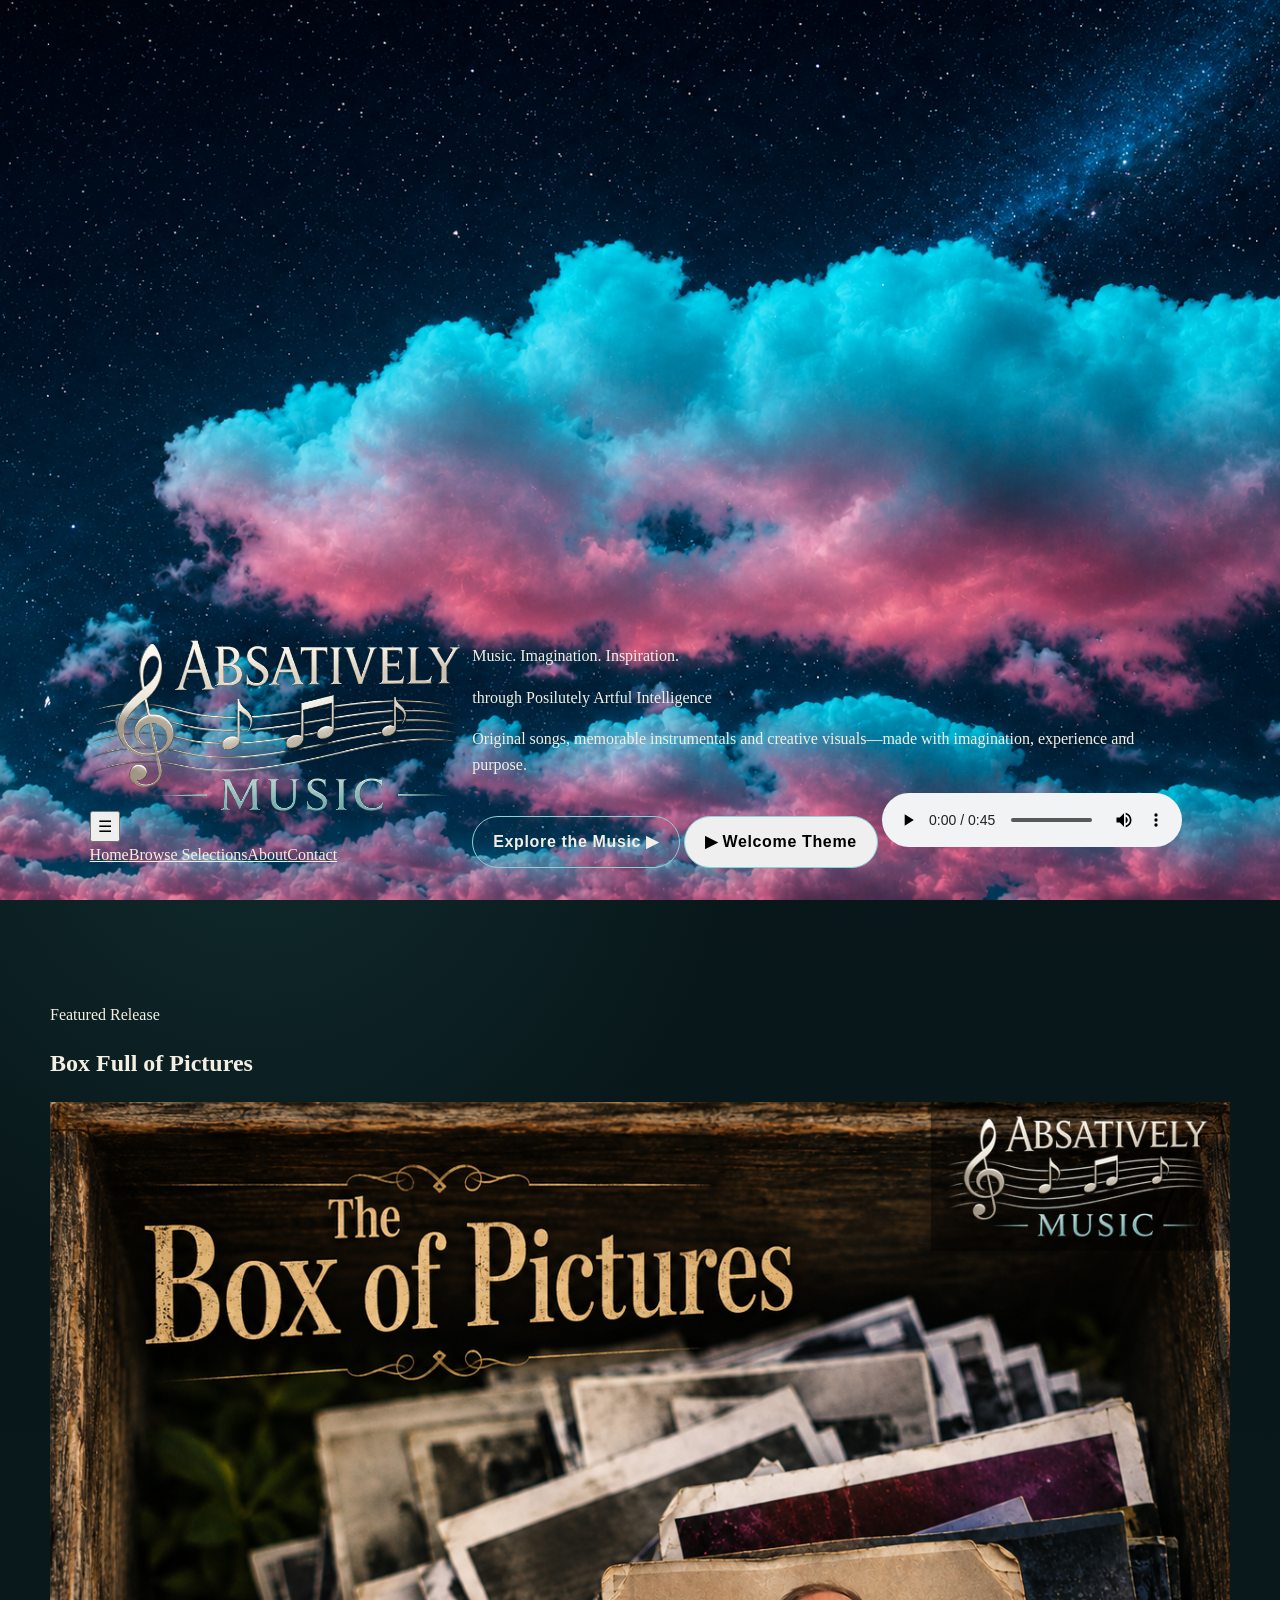
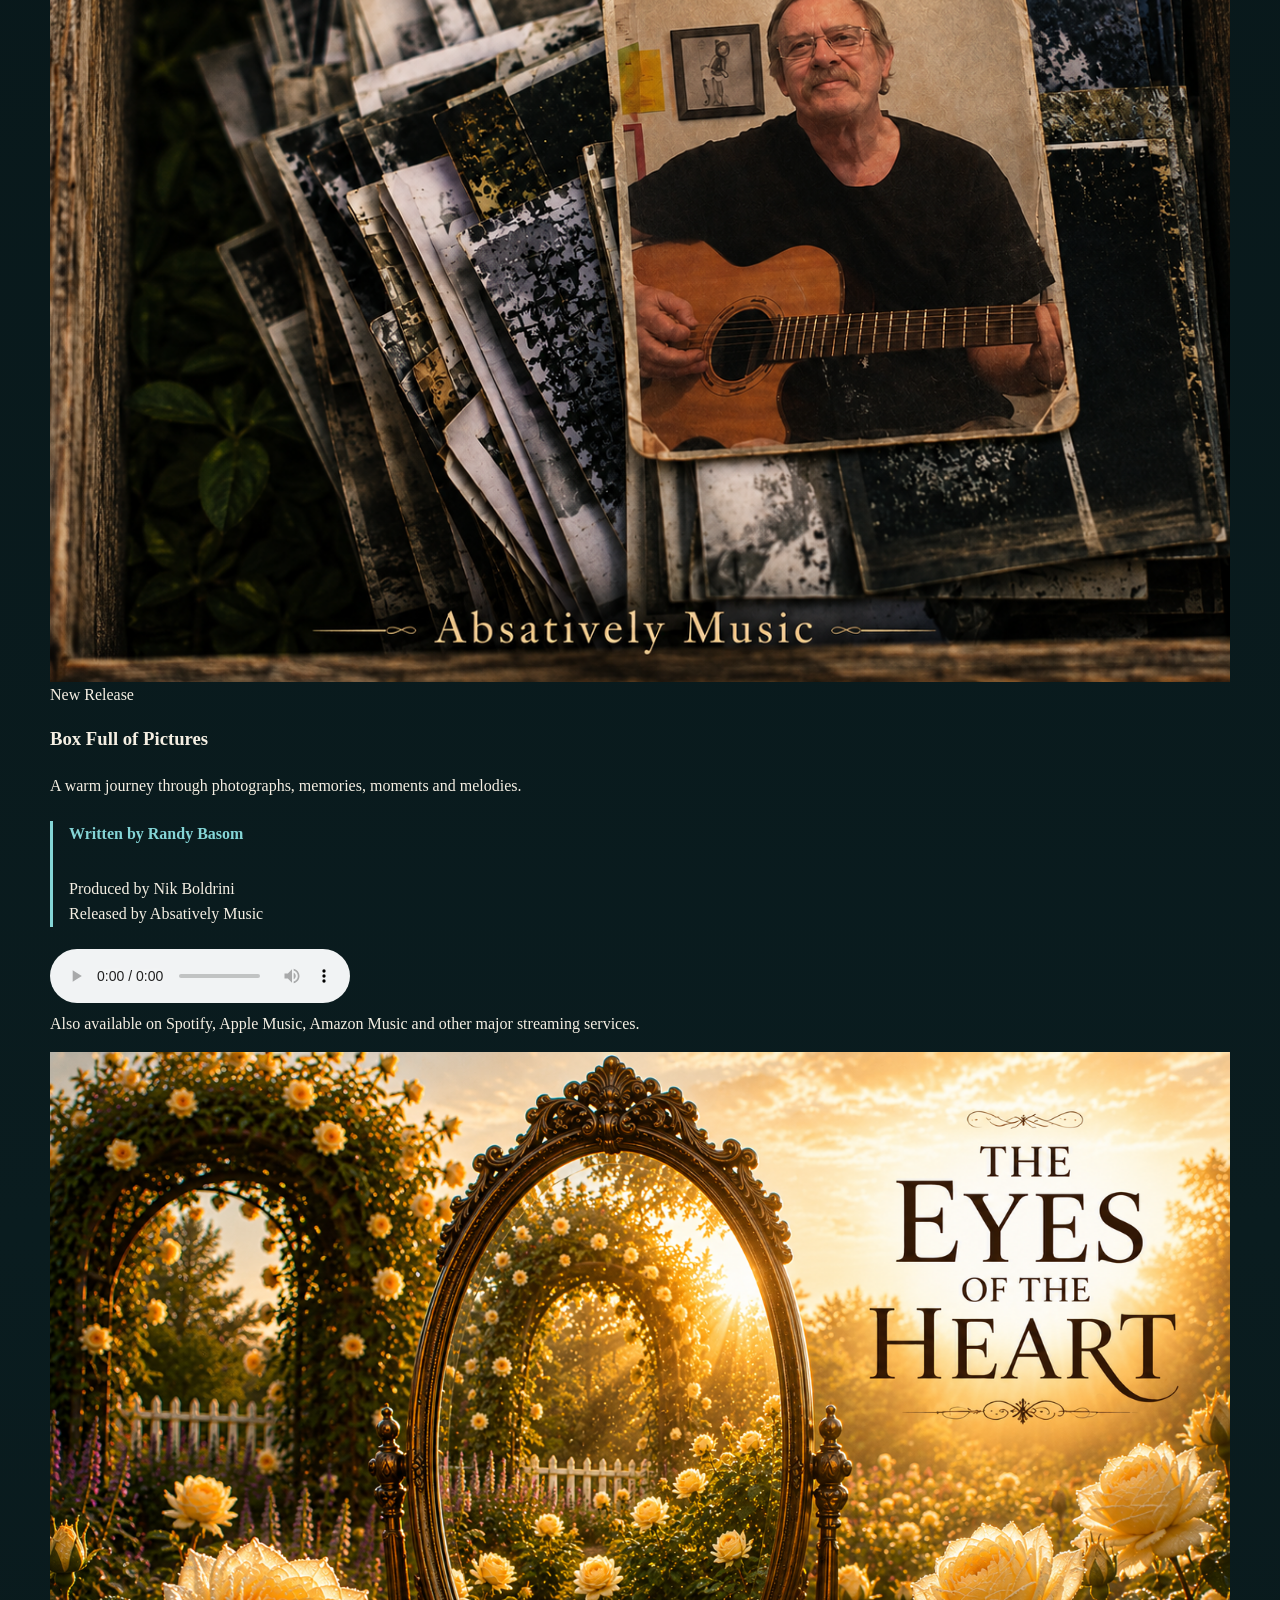
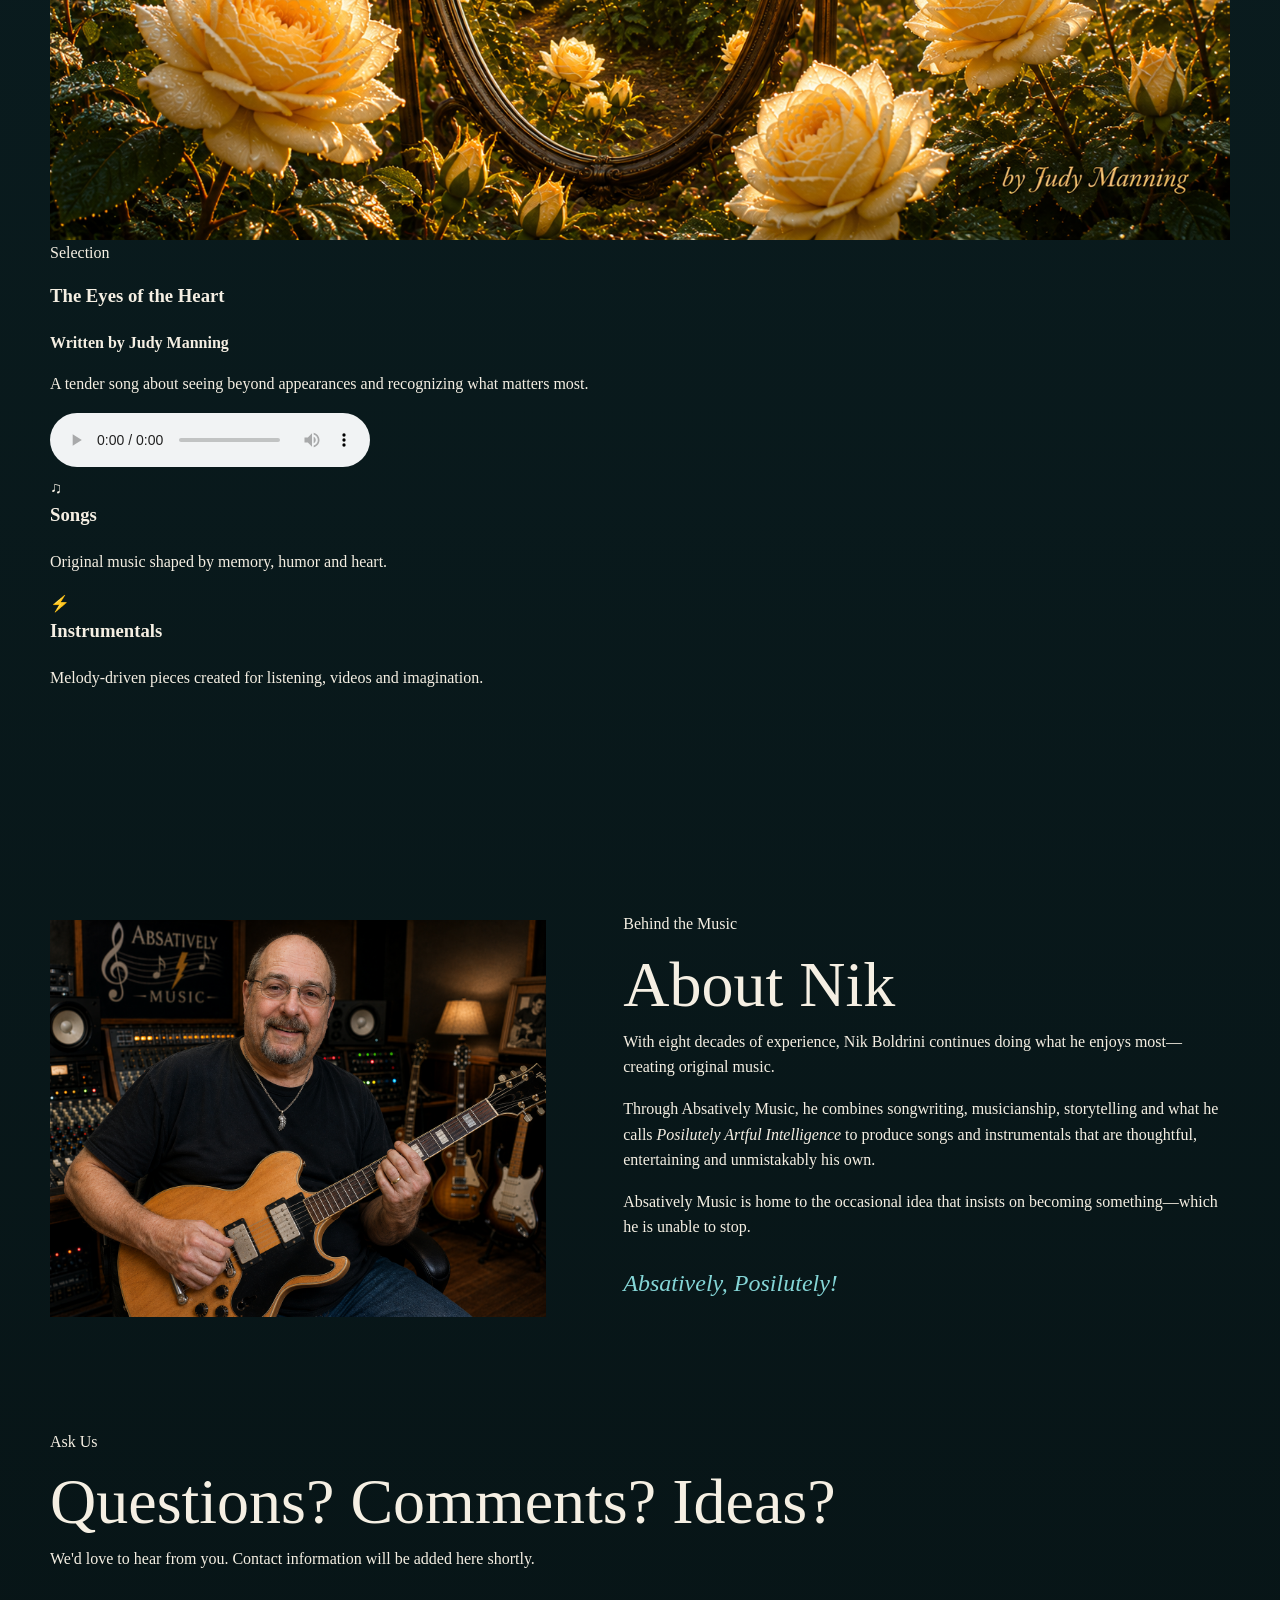
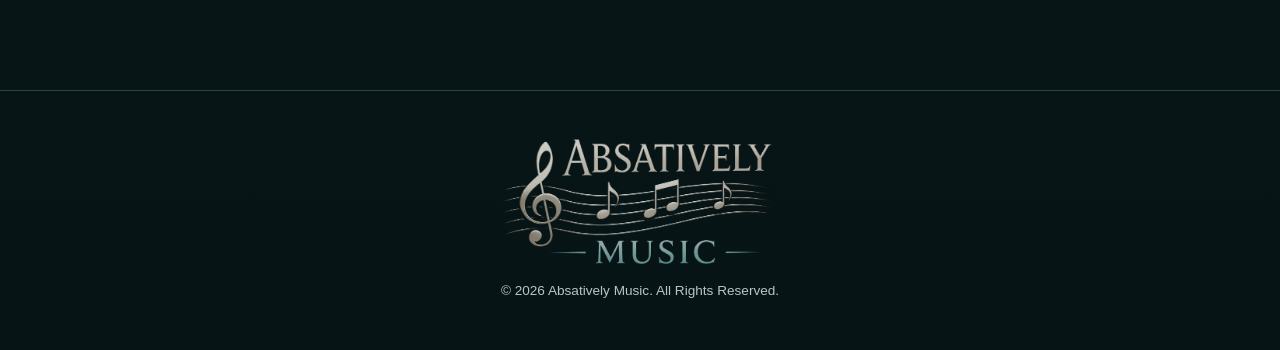
==== index.html @ 1a1a6080 "Increase hero logo size" ====
<!doctype html>
<html lang="en">
<head>
  <meta charset="utf-8">
  <meta name="viewport" content="width=device-width, initial-scale=1">
  <meta name="description" content="Absatively Music — original songs, inspired stories and timeless instrumentals created through Posilutely Artful Intelligence.">
  <title>Absatively Music</title>
  <link rel="stylesheet" href="styles.css">
</head>
<body>
<header class="hero" id="home">
  <nav class="nav">
    <a class="brand" href="#home"><img src="assets/absatively-logo.png" alt="Absatively Music"></a>
    <button class="menu" aria-expanded="false" aria-controls="links">☰</button>
    <div class="links" id="links">
      <a href="#home">Home</a><a href="#selections">Browse Selections</a><a href="#about">About</a><a href="#contact">Contact</a>
    </div>
  </nav>

  <div class="hero-copy">
    <p class="kicker">Music. Imagination. Inspiration.</p>
   <p class="hero-tagline">through Posilutely Artful Intelligence</p>
    <p class="intro">Original songs, memorable instrumentals and creative visuals—made with imagination, experience and purpose.</p>
    <div class="actions">
      <a class="button primary" href="#selections">Explore the Music ▶</a>
      <button class="button secondary" id="themeButton">▶ Welcome Theme</button>
      <audio id="themeAudio" controls preload="metadata"><source src="assets/theme.mp3" type="audio/mpeg"></audio>
    </div>
  </div>
</header>

<main>
  <section class="section" id="selections">
    <div class="section-title"><p>Featured Release</p><h2>Box Full of Pictures</h2></div>
    <article class="feature-card">
      <img src="assets/box-full-of-pictures.png" alt="Box Full of Pictures cover art">
      <div>
        <p class="label">New Release</p>
        <h3>Box Full of Pictures</h3>
        <p>A warm journey through photographs, memories, moments and melodies.</p>
        <p class="credits"><strong>Written by Randy Basom</strong><br>Produced by Nik Boldrini<br>Released by Absatively Music</p>
        <audio controls preload="metadata"><source src="assets/box-full-of-pictures.mp3" type="audio/mpeg"></audio>
        <p class="small">Also available on Spotify, Apple Music, Amazon Music and other major streaming services.</p>
      </div>
    </article>

    <div class="tiles">
      <article class="tile"><img src="assets/eyes-of-the-heart.png" alt="The Eyes of the Heart artwork"><div><p class="label">Selection</p><h3>The Eyes of the Heart</h3><p><strong>Written by Judy Manning</strong></p><p>A tender song about seeing beyond appearances and recognizing what matters most.</p><audio controls preload="metadata" style="width:100%;max-width:320px;">
    <source src="assets/Eyes of the Heart.mp3" type="audio/mpeg">
    Your browser does not support the audio element.
</audio></div></article>
      <article class="tile words"><span>♫</span><h3>Songs</h3><p>Original music shaped by memory, humor and heart.</p></article>
      <article class="tile words"><span>⚡</span><h3>Instrumentals</h3><p>Melody-driven pieces created for listening, videos and imagination.</p></article>
    </div>
  </section>

  <section class="section about" id="about">
    <img src="assets/nik-studio.png" alt="Nik Boldrini with guitar in his studio">
    <div><p class="label">Behind the Music</p><h2>About Nik</h2>
      <p class="lead">With eight decades of experience, Nik Boldrini continues doing what he enjoys most—creating original music.</p>
      <p>Through Absatively Music, he combines songwriting, musicianship, storytelling and what he calls <em>Posilutely Artful Intelligence</em> to produce songs and instrumentals that are thoughtful, entertaining and unmistakably his own.</p>
      <p>Absatively Music is home to the occasional idea that insists on becoming something—which he is unable to stop.</p>
      <p class="signature">Absatively, Posilutely!</p>
    </div>
  </section>

  <section class="section contact" id="contact">
    <p class="label">Ask Us</p><h2>Questions? Comments? Ideas?</h2><p>We'd love to hear from you. Contact information will be added here shortly.</p>
  </section>
</main>
<footer><img src="assets/absatively-logo.png" alt=""><p>© 2026 Absatively Music. All Rights Reserved.</p></footer>
<script src="script.js"></script>
</body>
</html>
---- styles.css ----
:root {
  --ink: #071416;
  --deep: #0b2428;
  --deep-2: #12383d;
  --turquoise: #84d5d6;
  --turquoise-strong: #4bb5ba;
  --ivory: #f5efe3;
  --gold: #d6b278;
  --muted: #b8c5c3;
  --card: rgba(11, 36, 40, 0.9);
  --line: rgba(132, 213, 214, 0.25);
  --shadow: 0 24px 70px rgba(0, 0, 0, 0.35);
}

* { box-sizing: border-box; }

html {
  scroll-behavior: smooth;
  background: var(--ink);
}

body {
  margin: 0;
  color: var(--ivory);
  background:
    radial-gradient(circle at 20% 15%, rgba(75,181,186,.13), transparent 32rem),
    linear-gradient(180deg, #071416 0%, #0a1c1f 55%, #071416 100%);
  font-family: Georgia, "Times New Roman", serif;
  line-height: 1.6;
}

img { display: block; max-width: 100%; }

a { color: inherit; }

button, audio { font: inherit; }

.skip-link {
  position: absolute;
  top: -100px;
  left: 1rem;
  z-index: 999;
  background: var(--ivory);
  color: var(--ink);
  padding: .7rem 1rem;
  border-radius: .4rem;
}
.skip-link:focus { top: 1rem; }

.sr-only {
  position: absolute;
  width: 1px;
  height: 1px;
  padding: 0;
  margin: -1px;
  overflow: hidden;
  clip: rect(0,0,0,0);
  white-space: nowrap;
  border: 0;
}

.site-header {
  min-height: 100vh;
  position: relative;
  background:
    linear-gradient(90deg, rgba(4,12,13,.45) 0%, rgba(4,12,13,.20) 42%, rgba(4,12,13,.15) 100%),
    url("assets/hero.png") center 22% / cover no-repeat;
}

.nav-wrap {
  position: absolute;
  inset: 0 0 auto 0;
  z-index: 20;
  display: flex;
  align-items: center;
  justify-content: space-between;
  min-height: 96px;
  padding: 1rem clamp(1rem, 4vw, 4rem);
  background: linear-gradient(180deg, rgba(3,9,10,.88), rgba(3,9,10,.28), transparent);
}

.brand img {
  width: clamp(320px, 30vw, 460px);
    filter: drop-shadow(0 8px 20px rgba(0,0,0,.45));
}

.nav-links {
  display: flex;
  gap: clamp(1rem, 2.5vw, 2.5rem);
  align-items: center;
}

.nav-links a {
  text-decoration: none;
  text-transform: uppercase;
  letter-spacing: .12em;
  font-family: Arial, Helvetica, sans-serif;
  font-size: .78rem;
  color: var(--ivory);
  border-bottom: 1px solid transparent;
  padding: .4rem 0;
}
.nav-links a:hover,
.nav-links a:focus-visible {
  color: var(--turquoise);
  border-color: var(--turquoise);
}

.menu-button {
  display: none;
  width: 46px;
  height: 42px;
  padding: 9px;
  border: 1px solid var(--line);
  border-radius: .5rem;
  background: rgba(6,19,21,.8);
}
.menu-button span:not(.sr-only) {
  display: block;
  height: 2px;
  margin: 5px 0;
  background: var(--ivory);}

.hero {
  position: relative;
  min-height: 100vh;
  display: flex;
 align-items: flex-end;

padding: 9rem clamp(1.2rem, 7vw, 7rem) 2rem;
background: url("assets/hero.png") center/cover no-repeat;
}

.hero-shade {
  position: absolute;
  inset: auto 0 0;
  height: 35%;
  background: linear-gradient(transparent, var(--ink));
  pointer-events: none;
}

.hero-content {
  position: relative;
  z-index: 2;
  width: min(760px, 100%);
}

.eyebrow {
  margin: 0 0 .7rem;
  color: var(--turquoise);
  text-transform: uppercase;
  letter-spacing: .17em;
  font-family: Arial, Helvetica, sans-serif;
  font-weight: 700;
  font-size: clamp(.72rem, 1.4vw, .88rem);
}

h1, h2, h3, p { margin-top: 0; }

h1 {
  margin-bottom: .25rem;
 font-size: clamp(2.0rem, 4.5vw, 4.2rem);
  line-height: .92;
  font-weight: 500;
  letter-spacing: -.035em;
  text-shadow: 0 5px 28px rgba(0,0,0,.65);
}

.tagline {
  margin: 1.2rem 0 2.2rem;
  color: var(--ivory);
  font-size: clamp(1.25rem, 2.8vw, 2.15rem);
  font-style: italic;
  text-shadow: 0 3px 16px rgba(0,0,0,.75);
}

.hero-actions {
  display: flex;
  flex-wrap: wrap;
  gap: .85rem;
}

.button {
  min-height: 50px;
  display: inline-flex;
  align-items: center;
  justify-content: center;
  gap: .55rem;
  padding: .75rem 1.25rem;
  border-radius: 999px;
  border: 1px solid var(--turquoise);
  text-decoration: none;
  cursor: pointer;
  font-family: Arial, Helvetica, sans-serif;
  font-weight: 700;
  letter-spacing: .04em;
  transition: transform .18s ease, background .18s ease, color .18s ease;
}
.button:hover { transform: translateY(-2px); }

.button-primary {
  background: var(--turquoise);
  color: #062024;
}
.button-primary:hover { background: #a4e4e4; }

.button-ghost {
  background: rgba(4,15,17,.55);
  color: var(--ivory);
  backdrop-filter: blur(8px);
}
.button-ghost:hover { background: rgba(132,213,214,.16); }

.notice {
  display: flex;
  justify-content: center;
  align-items: center;
  gap: .75rem 1.25rem;
  flex-wrap: wrap;
  padding: .9rem 1rem;
  background: var(--gold);
  color: #21170d;
  font-family: Arial, Helvetica, sans-serif;
  text-align: center;
}
.notice strong { letter-spacing: .12em; font-size: .82rem; }

.section {
  width: min(1180px, calc(100% - 2rem));
  margin: 0 auto;
  padding: clamp(4rem, 8vw, 7.5rem) 0;
}

.section-heading {
  max-width: 720px;
  margin-bottom: 2.5rem;
}
.section-heading h2,
.about h2,
.listening h2,
.contact h2 {
  margin-bottom: .75rem;
  font-size: clamp(2.4rem, 5vw, 4.8rem);
  line-height: 1;
  font-weight: 500;
}
.section-heading > p:last-child { color: var(--muted); font-size: 1.12rem; }

.release {
  display: grid;
  grid-template-columns: minmax(280px, .95fr) minmax(300px, 1.05fr);
  gap: clamp(2rem, 5vw, 5rem);
  align-items: center;
  padding: clamp(1.2rem, 3vw, 2.2rem);
  margin-bottom: 2rem;
  border: 1px solid var(--line);
  border-radius: 1.25rem;
  background: linear-gradient(145deg, rgba(20,55,59,.85), rgba(7,20,22,.92));
  box-shadow: var(--shadow);
}

.release-secondary {
  grid-template-columns: 1.25fr .75fr;
}

.release-art {
  overflow: hidden;
  border-radius: .85rem;
  box-shadow: 0 18px 45px rgba(0,0,0,.38);
}
.release-art img {
  width: 100%;
  aspect-ratio: 1 / 1;
  object-fit: cover;
}
.release-art-wide img { aspect-ratio: 3 / 2; }

.release-label {
  margin-bottom: .4rem;
  color: var(--gold);
  text-transform: uppercase;
  letter-spacing: .14em;
  font-family: Arial, Helvetica, sans-serif;
  font-size: .78rem;
  font-weight: 700;
}

.release h3 {
  margin-bottom: 1rem;
  font-size: clamp(2.1rem, 4vw, 4rem);
  line-height: 1.02;
  font-weight: 500;
}

.release-description {
  color: #dce5e3;
  font-size: 1.12rem;
}

.credits {
  display: grid;
  gap: .25rem;
  margin: 1.4rem 0;
  padding-left: 1rem;
  border-left: 3px solid var(--turquoise);
}
.credits p { margin: 0; }
.credits strong { color: var(--turquoise); }

.song-player {
  width: 100%;
  margin-top: .5rem;
}

.streaming-note,
.credit-line,
.small-note {
  color: var(--muted);
  font-size: .94rem;
}

.coming-soon {
  display: inline-block;
  margin-top: .5rem;
  padding: .55rem .8rem;
  border-radius: 999px;
  background: rgba(214,178,120,.13);
  color: #efd6ac;
  border: 1px solid rgba(214,178,120,.4);
  font-family: Arial, Helvetica, sans-serif;
  font-size: .82rem;
}

.about {
  display: grid;
  grid-template-columns: minmax(300px, .9fr) minmax(320px, 1.1fr);
  gap: clamp(2.5rem, 6vw, 6rem);
  align-items: center;
}

.about-image {
  overflow: hidden;
  border-radius: 1.2rem;
  border: 1px solid var(--line);
  box-shadow: var(--shadow);
}
.about-image img {
  width: 100%;
  min-height: 520px;
  object-fit: cover;
}

.about-copy p { color: #d7e0de; }
.about-copy .lead {
  color: var(--ivory);
  font-size: clamp(1.2rem, 2vw, 1.45rem);
}
.signature {
  margin-top: 1.5rem;
  color: var(--turquoise) !important;
  font-size: 1.5rem;
  font-style: italic;
}

.listening-card,
.contact-card {
  position: relative;
  overflow: hidden;
  padding: clamp(2rem, 6vw, 5rem);
  border: 1px solid var(--line);
  border-radius: 1.25rem;
  background:
    radial-gradient(circle at 85% 0%, rgba(132,213,214,.2), transparent 26rem),
    linear-gradient(135deg, rgba(18,56,61,.96), rgba(7,20,22,.96));
  box-shadow: var(--shadow);
}

.listening-card p,
.contact-card p {
  max-width: 760px;
  color: #d8e2e0;
  font-size: 1.08rem;
}

.contact { padding-top: 0; }

footer {
  display: flex;
  flex-direction: column;
  align-items: center;
  gap: 1rem;
  padding: 3rem 1rem;
  border-top: 1px solid var(--line);
  color: var(--muted);
  text-align: center;
}
footer img {
  width: min(280px, 72vw);
  opacity: .8;
}
footer p { margin: 0; font-family: Arial, Helvetica, sans-serif; font-size: .85rem; }

@media (max-width: 820px) {
  .site-header {
    background-position: 62% center;
  }

  .menu-button { display: block; z-index: 30; }

  .nav-links {
    position: absolute;
    top: 82px;
    right: 1rem;
    left: 1rem;
    display: none;
    flex-direction: column;
    align-items: stretch;
    padding: 1rem;
    border: 1px solid var(--line);
    border-radius: .85rem;
    background: rgba(4,15,17,.97);
    box-shadow: var(--shadow);
  }
  .nav-links.open { display: flex; }
  .nav-links a { padding: .75rem; }

  .hero {
    align-items: flex-end;
    padding-bottom: 6rem;
  }

  .release,
  .release-secondary,
  .about {
    grid-template-columns: 1fr;
  }

  .release-secondary .release-art { order: 0; }
  .release-secondary .release-copy { order: 1; }

  .about-image img { min-height: 0; }
}

@media (max-width: 520px) {
  .brand img { width: 175px; }
  .nav-wrap { min-height: 82px; padding: .75rem 1rem; }
  .hero { padding-left: 1rem; padding-right: 1rem; }
  .hero-actions .button { width: 100%; }
  .section { width: min(100% - 1.1rem, 1180px); }
  .release { padding: .8rem; border-radius: .9rem; }
}
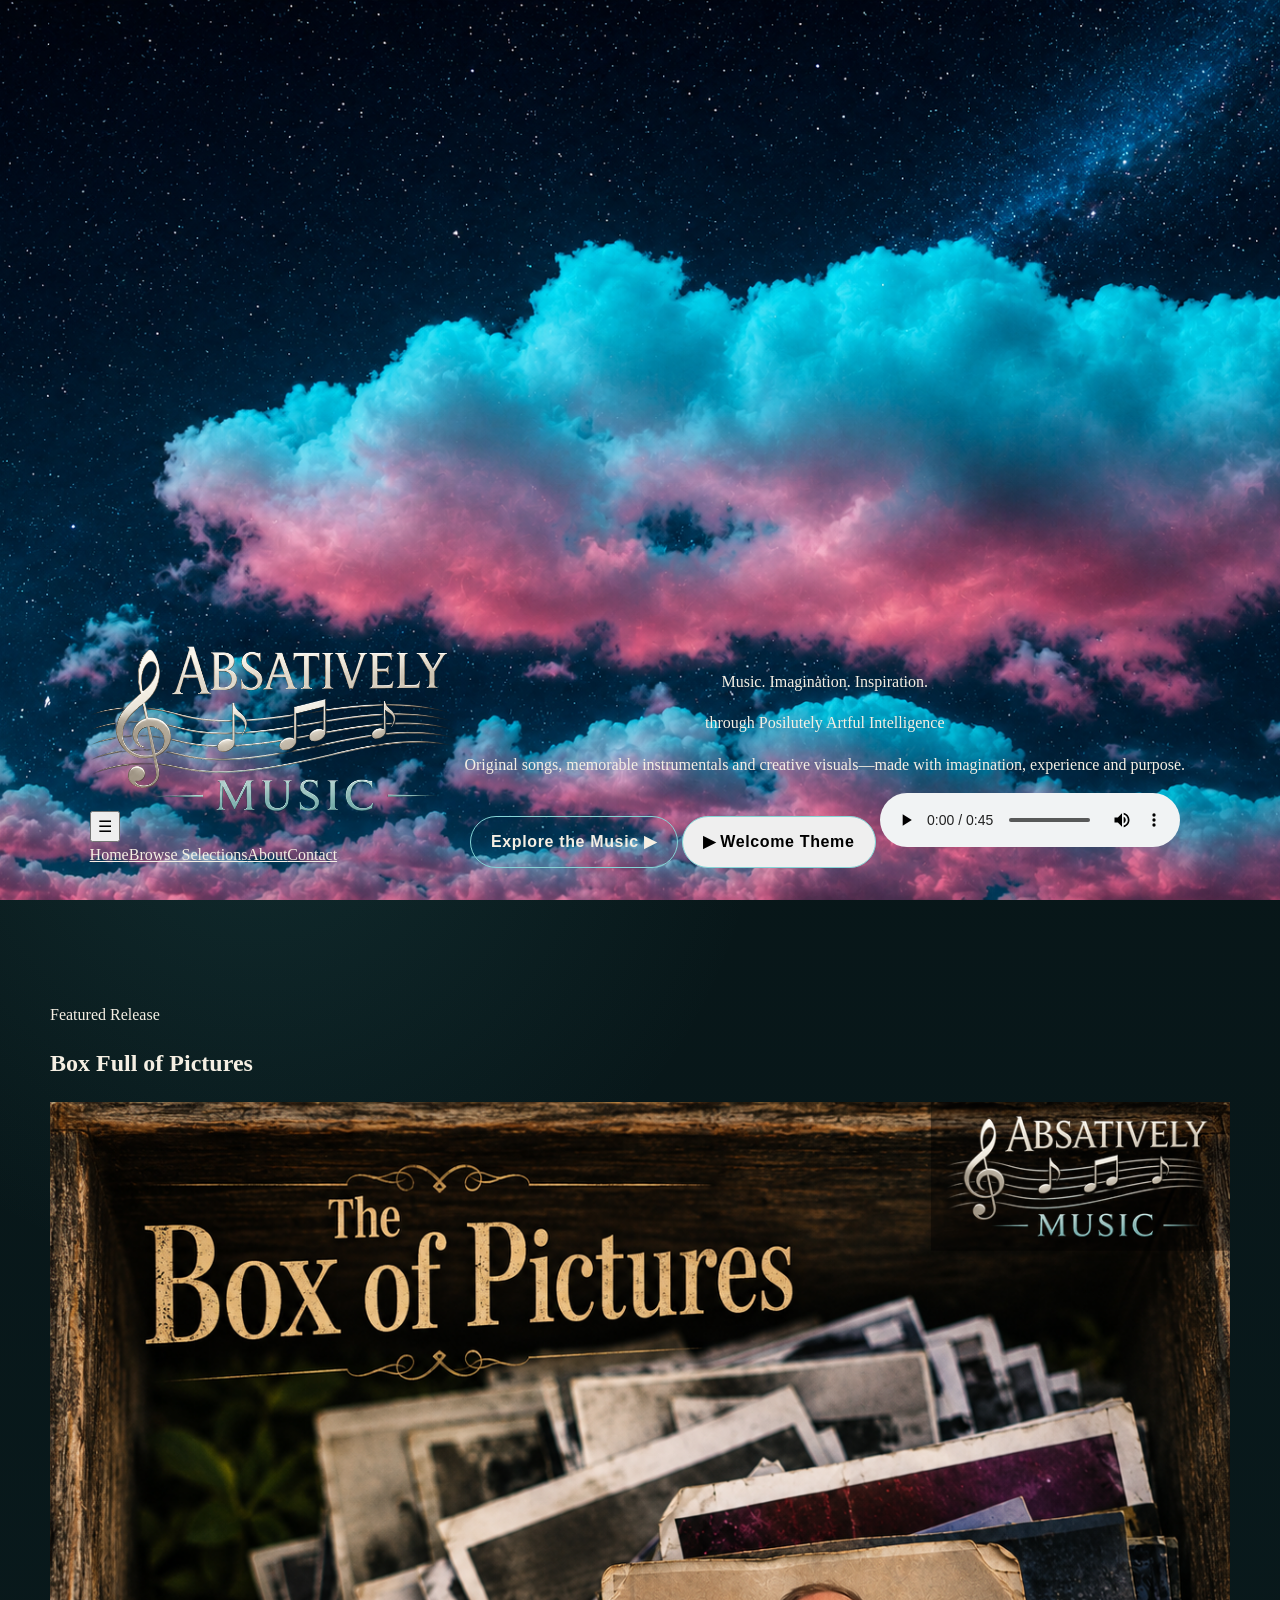
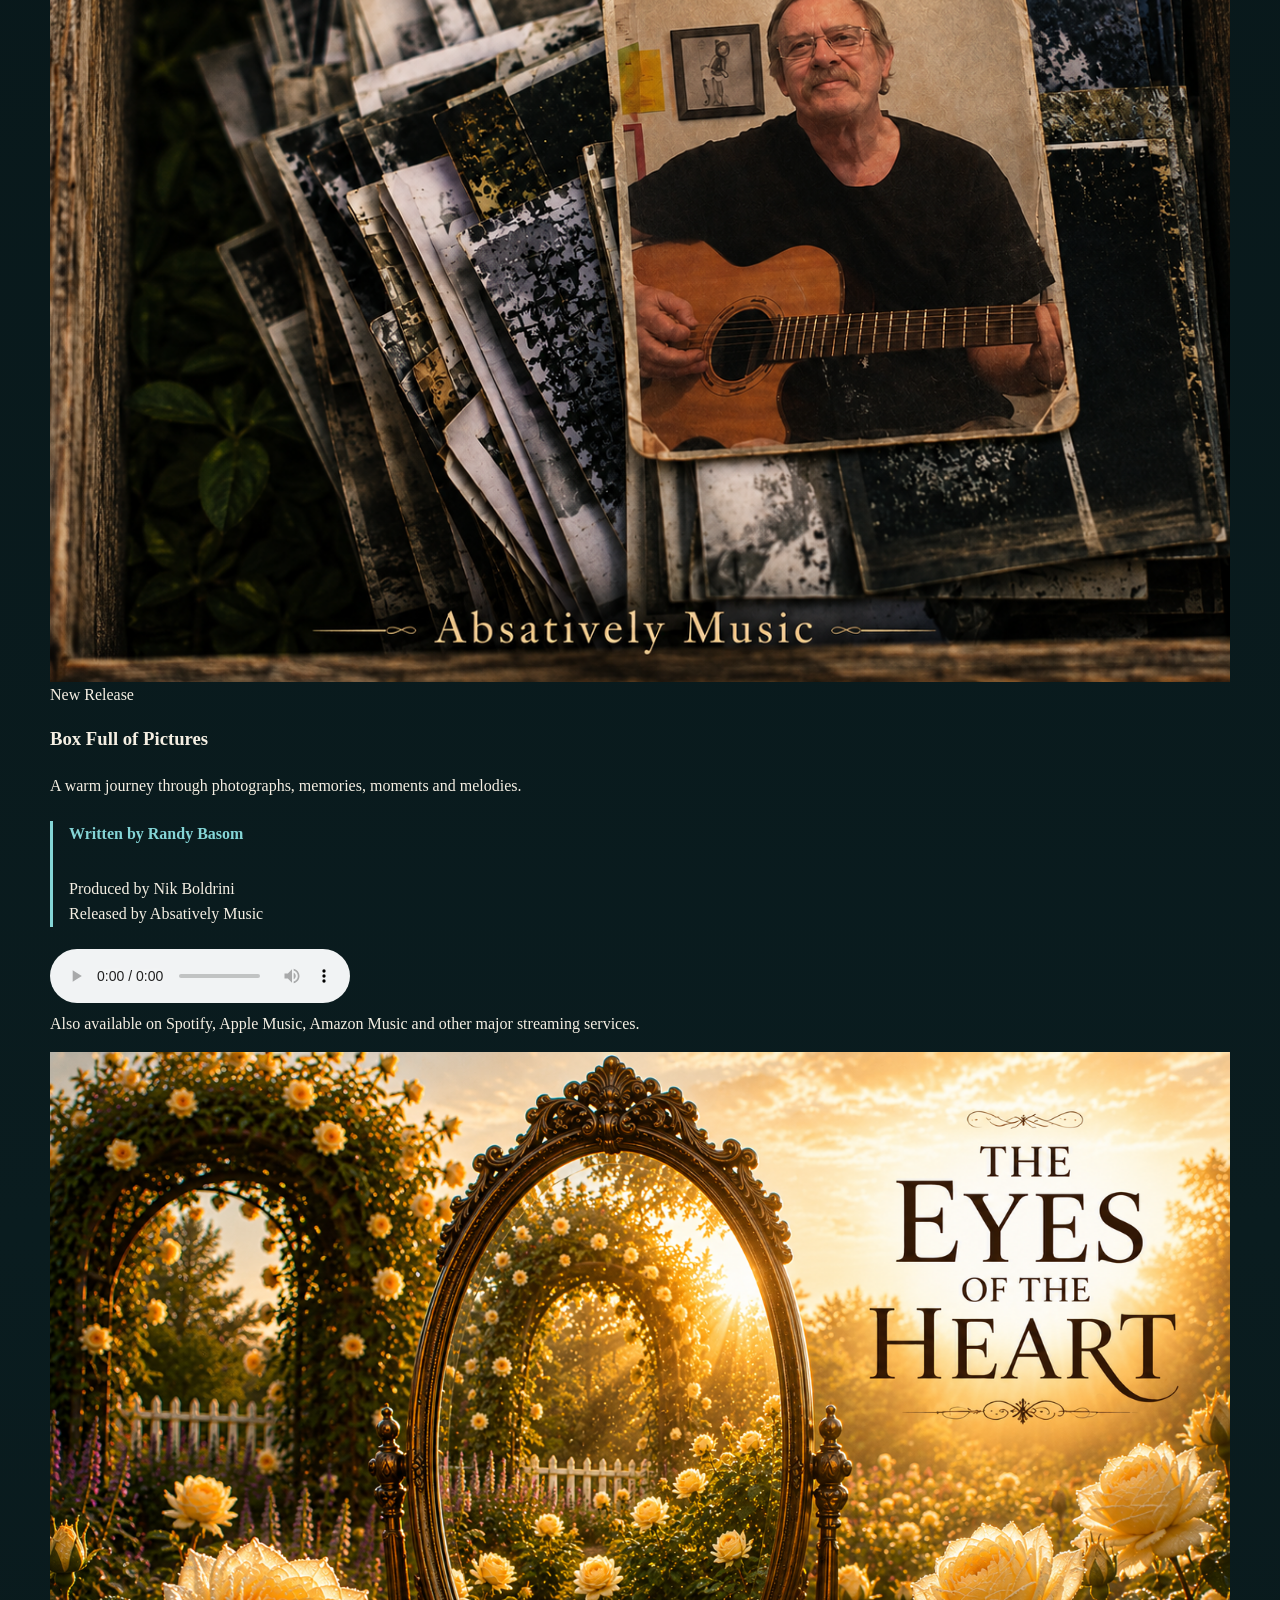
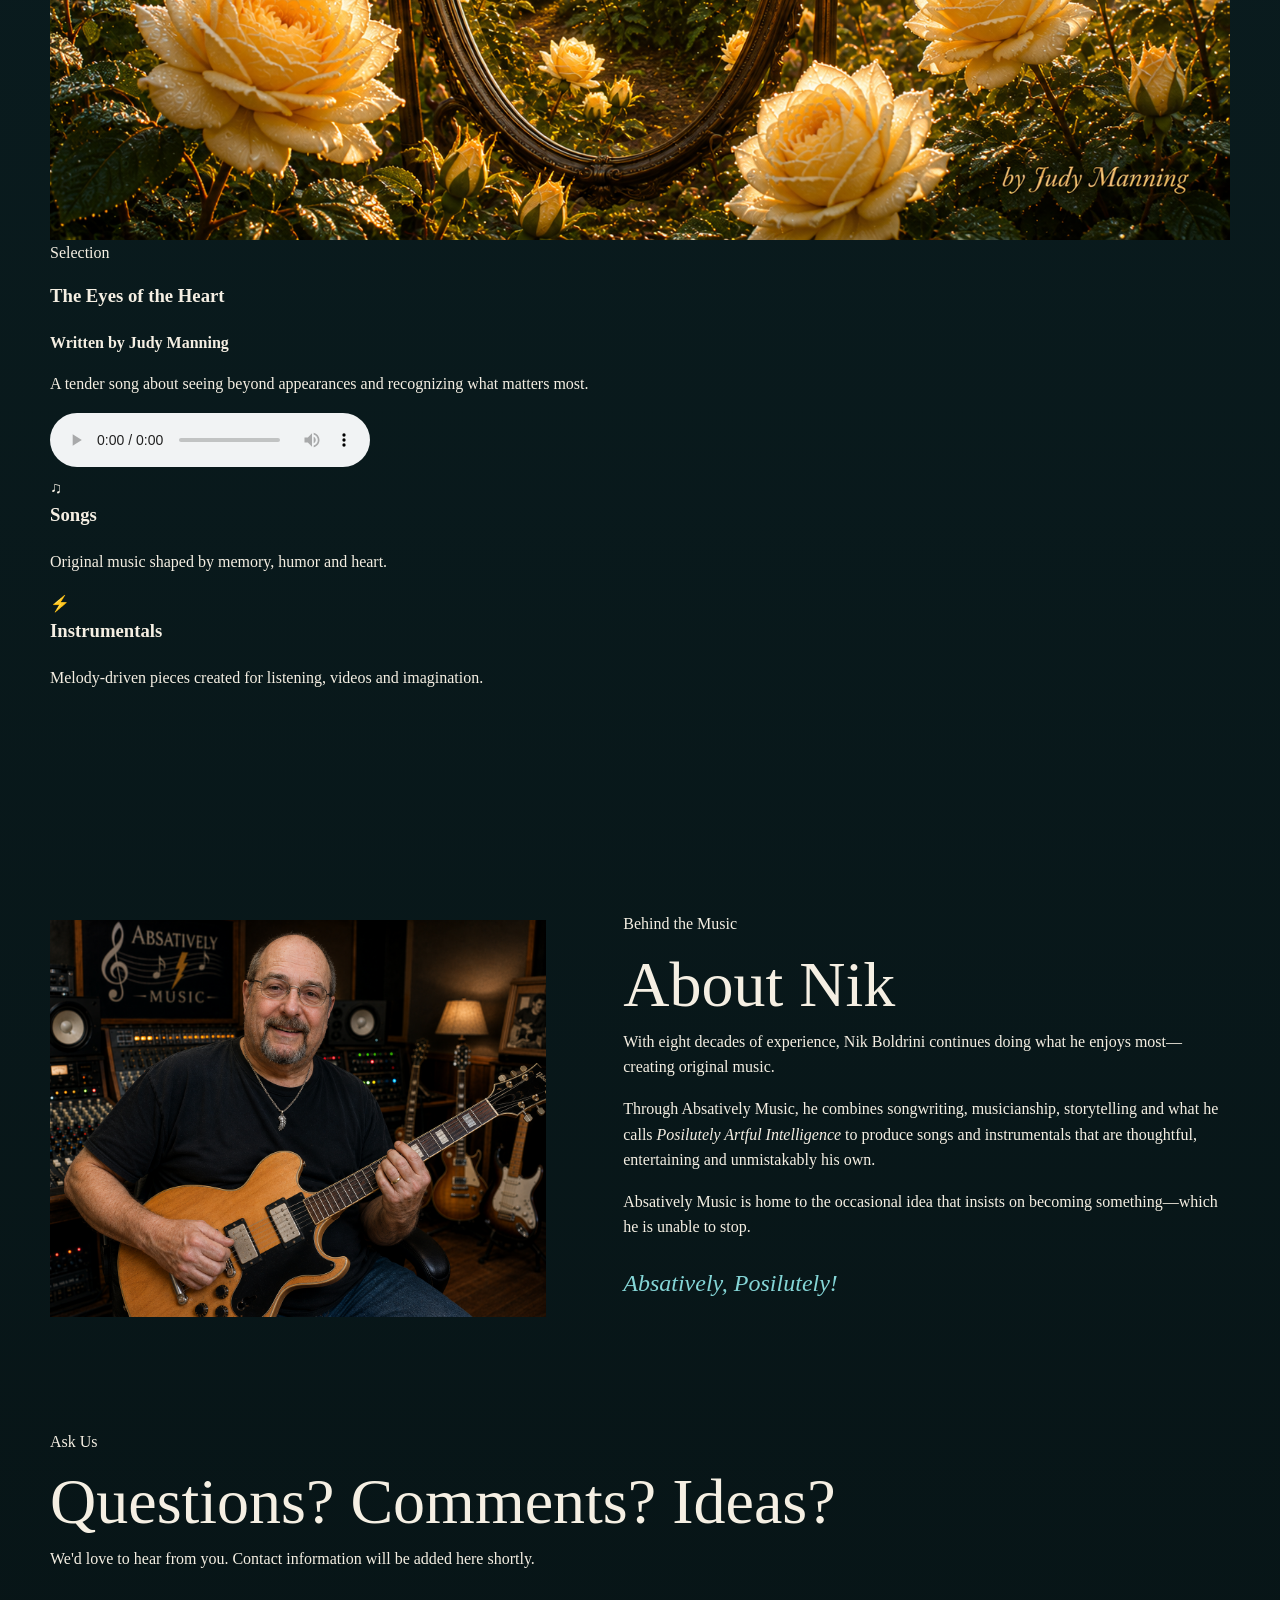
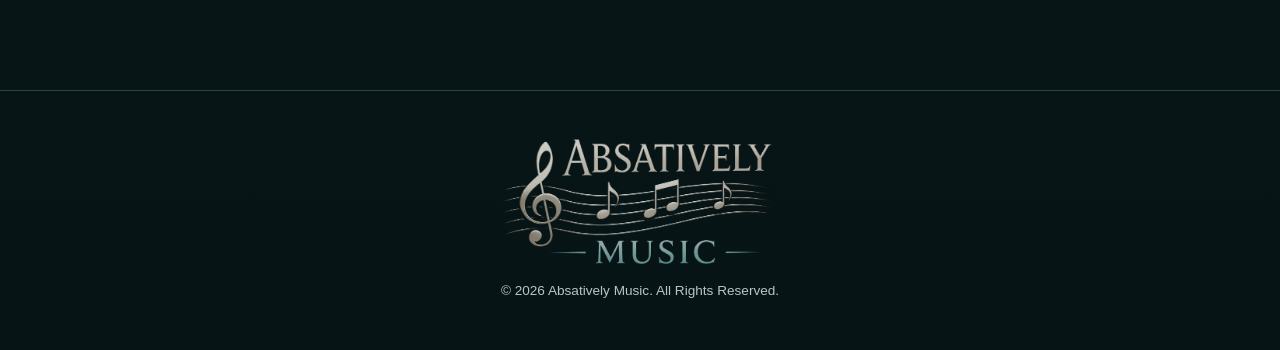
==== commit d53a0c5d: "Finish hero content" ====
--- a/index.html
+++ b/index.html
@@ -17,7 +17,7 @@
     </div>
   </nav>
 
-  <div class="hero-copy">
+  <div class="hero-content">
     <p class="kicker">Music. Imagination. Inspiration.</p>
    <p class="hero-tagline">through Posilutely Artful Intelligence</p>
     <p class="intro">Original songs, memorable instrumentals and creative visuals—made with imagination, experience and purpose.</p>
--- a/styles.css
+++ b/styles.css
@@ -140,9 +140,15 @@
 }
 
 .hero-content {
-  position: relative;
-  z-index: 2;
-  width: min(760px, 100%);
+    position: relative;
+    z-index: 2;
+    width: min(760px, 100%);
+}
+
+.hero-content {
+ margin-left: auto;
+    margin-right: auto;
+    text-align: center;
 }
 
 .eyebrow {
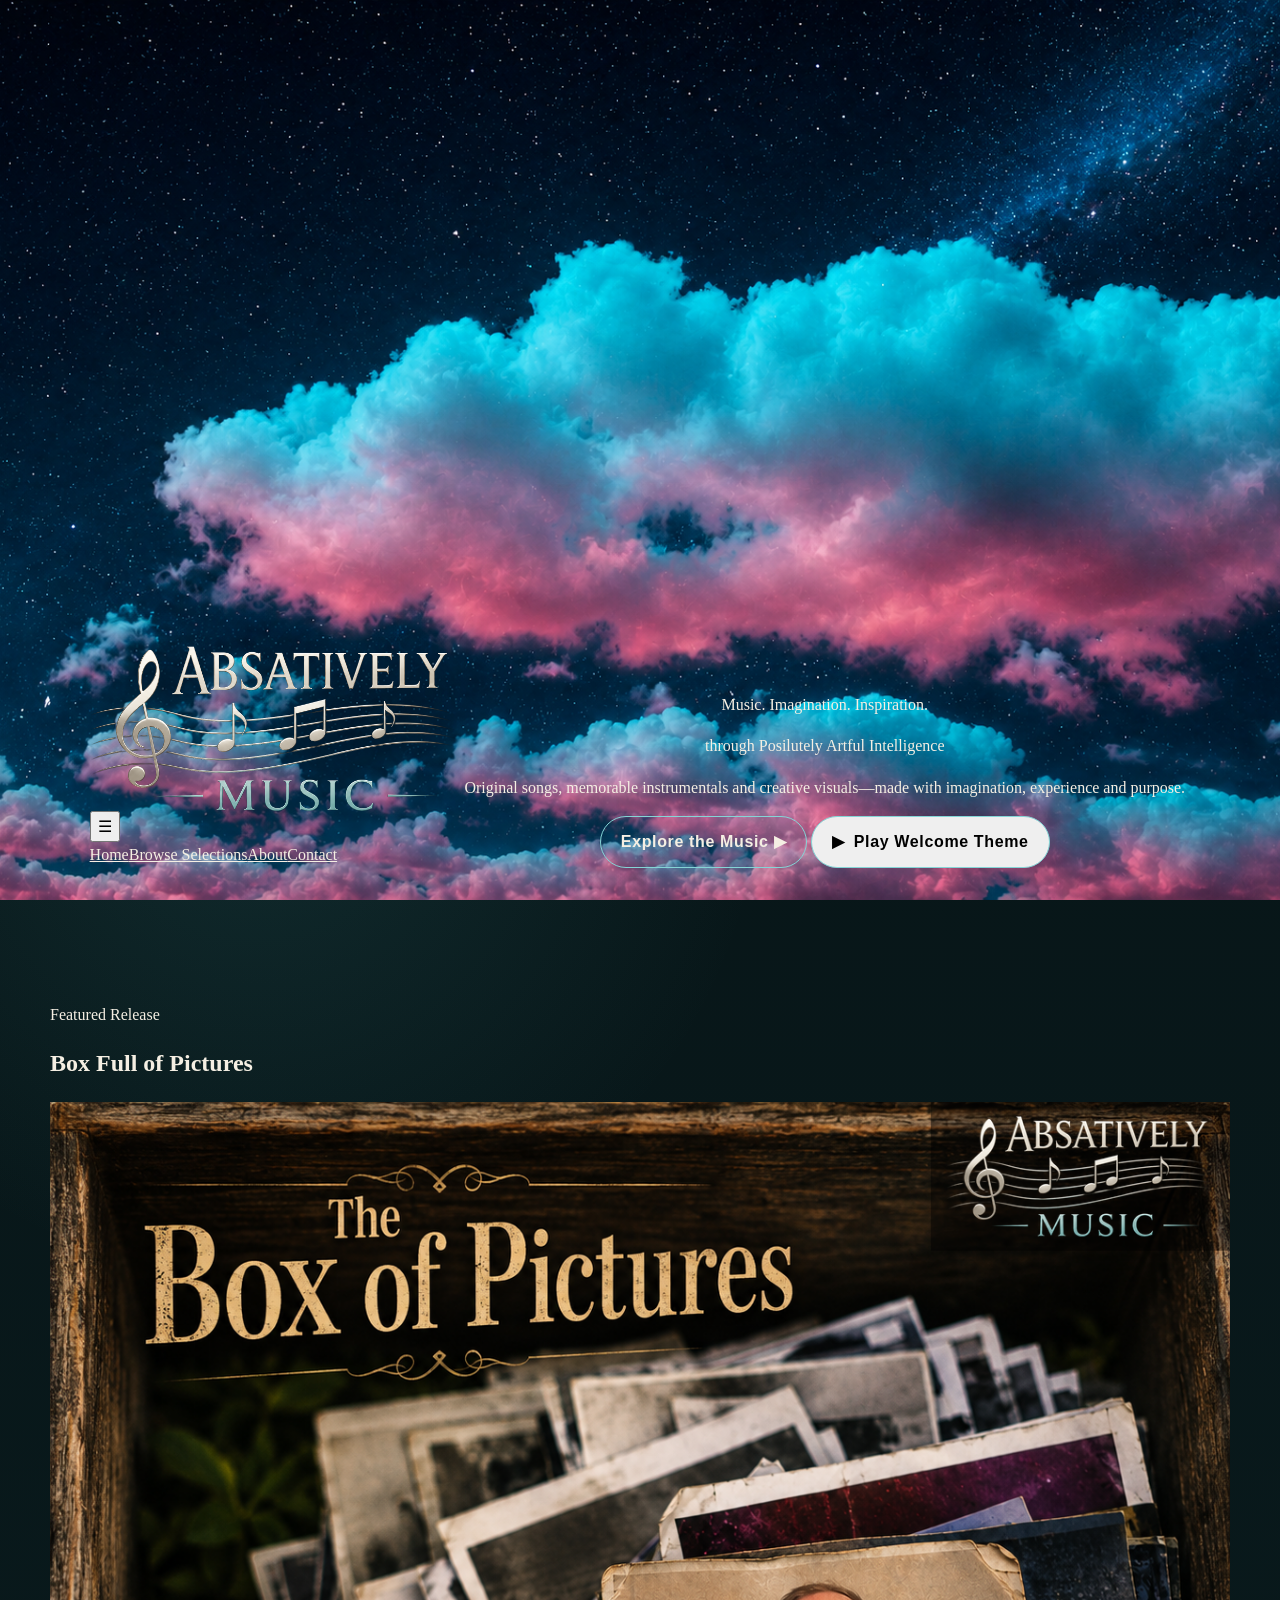
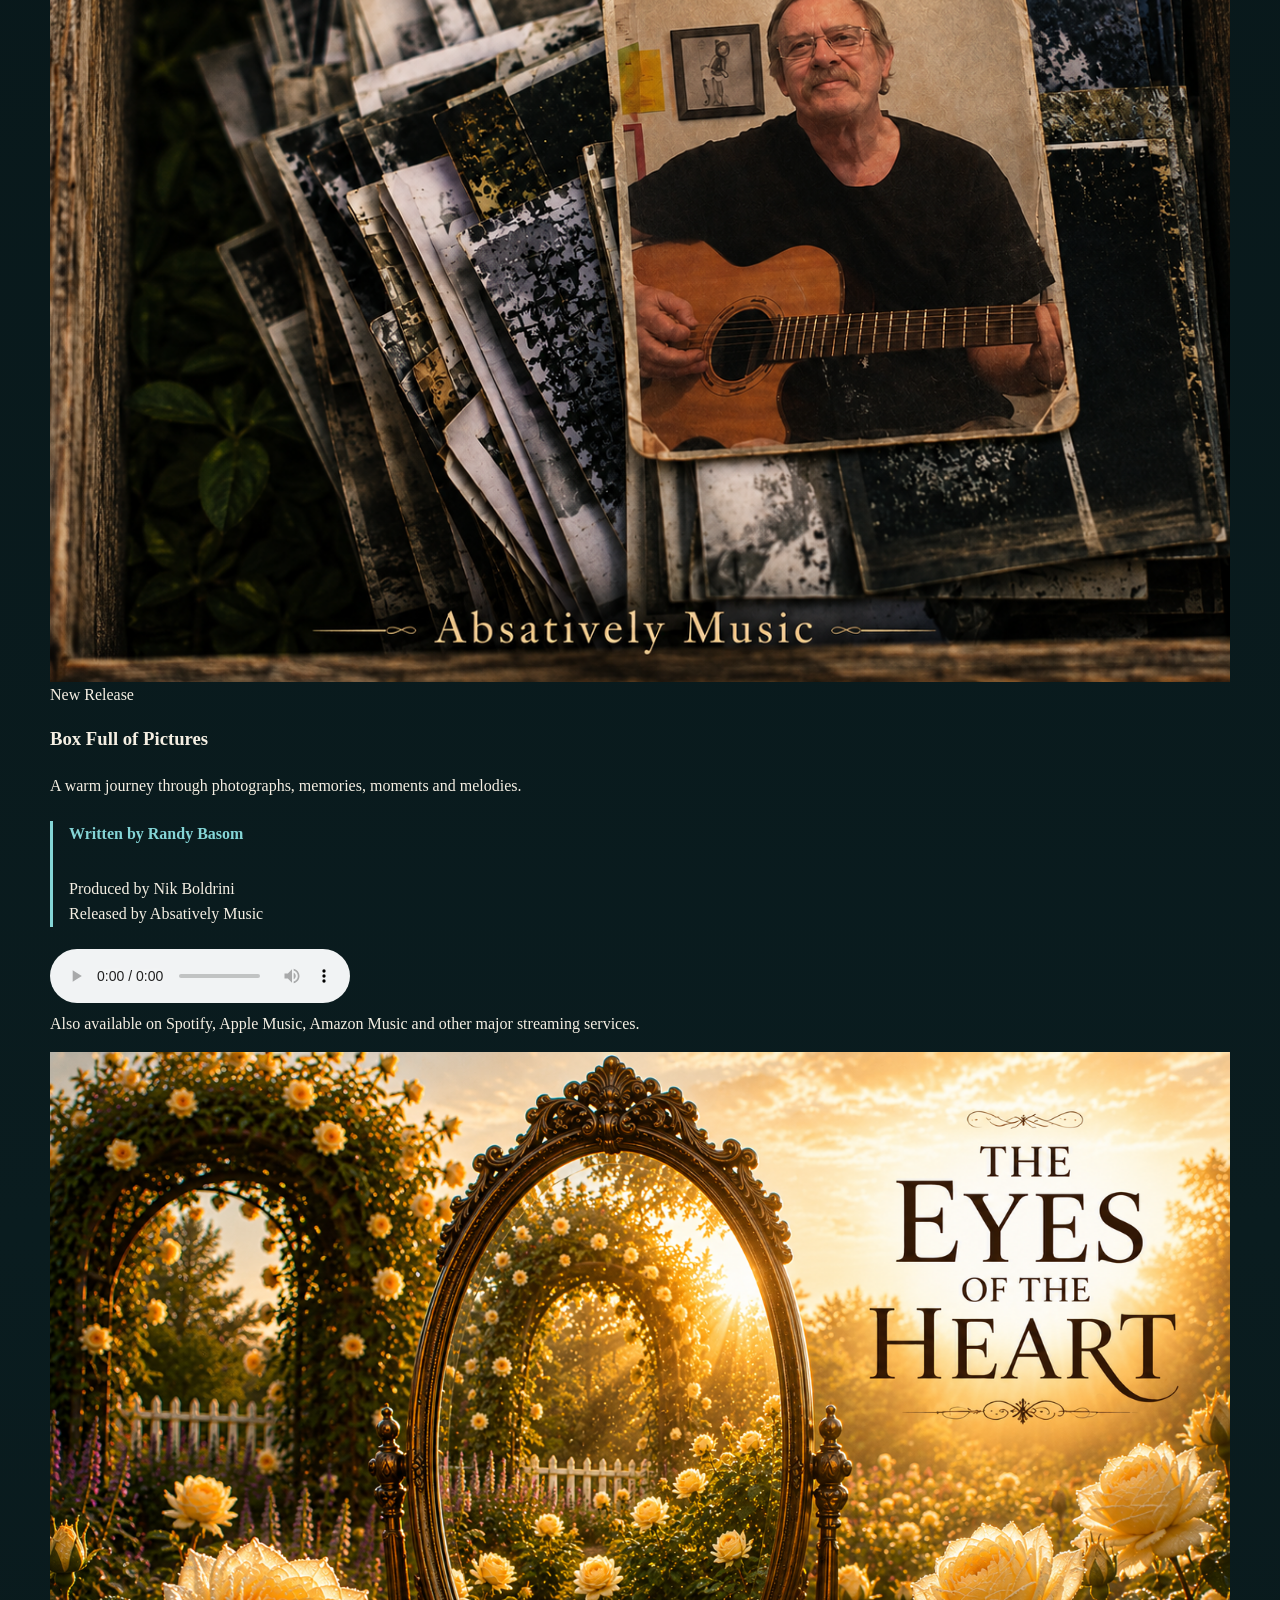
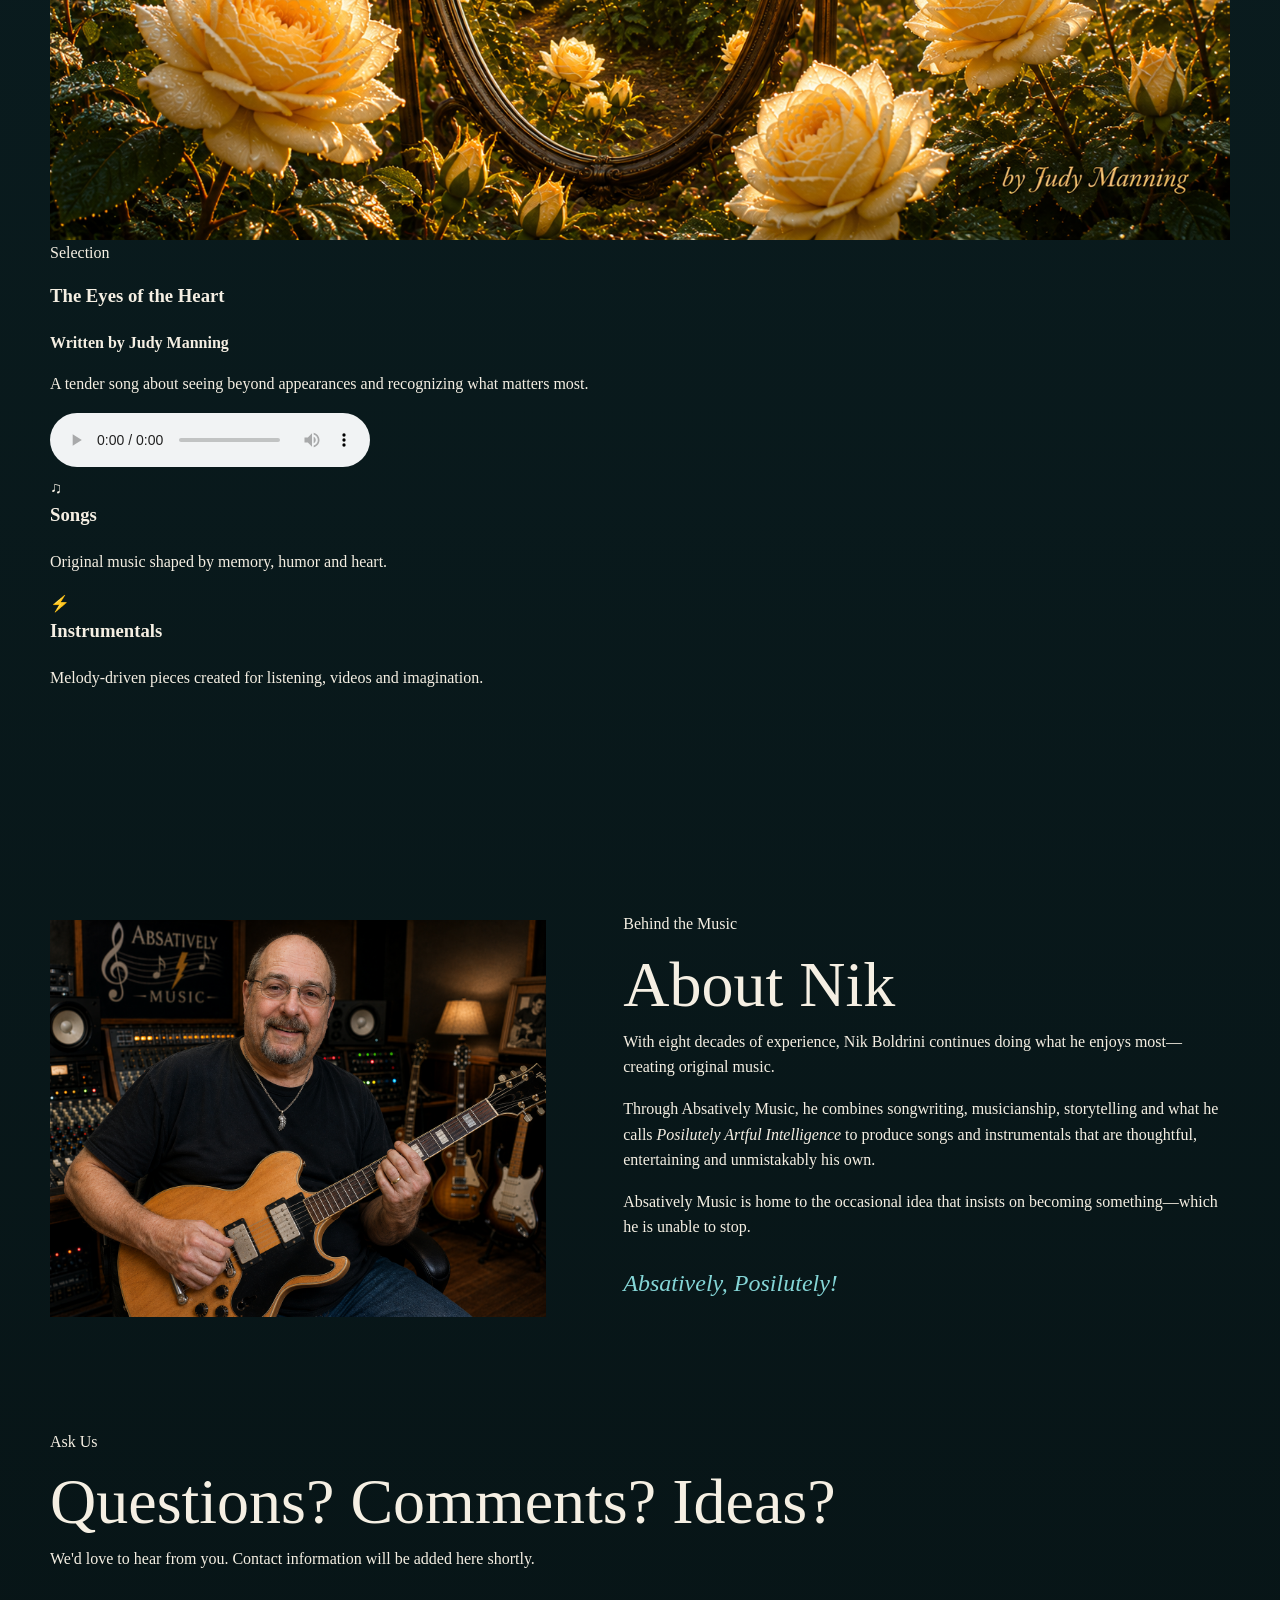
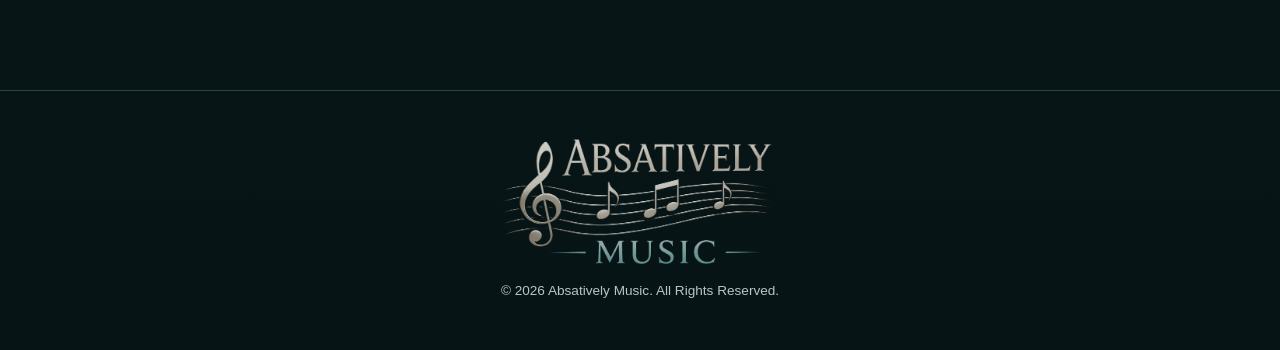
==== commit 586b693c: "Fix welcome theme button" ====
--- a/index.html
+++ b/index.html
@@ -23,8 +23,11 @@
     <p class="intro">Original songs, memorable instrumentals and creative visuals—made with imagination, experience and purpose.</p>
     <div class="actions">
       <a class="button primary" href="#selections">Explore the Music ▶</a>
-      <button class="button secondary" id="themeButton">▶ Welcome Theme</button>
-      <audio id="themeAudio" controls preload="metadata"><source src="assets/theme.mp3" type="audio/mpeg"></audio>
+      <button class="button secondary" id="themeButton">
+    <span id="themeIcon">▶</span>
+    <span id="themeLabel">Play Welcome Theme</span>
+</button>
+      <audio id="themeAudio" preload="metadata"><source src="assets/theme.mp3" type="audio/mpeg"></audio>
     </div>
   </div>
 </header>
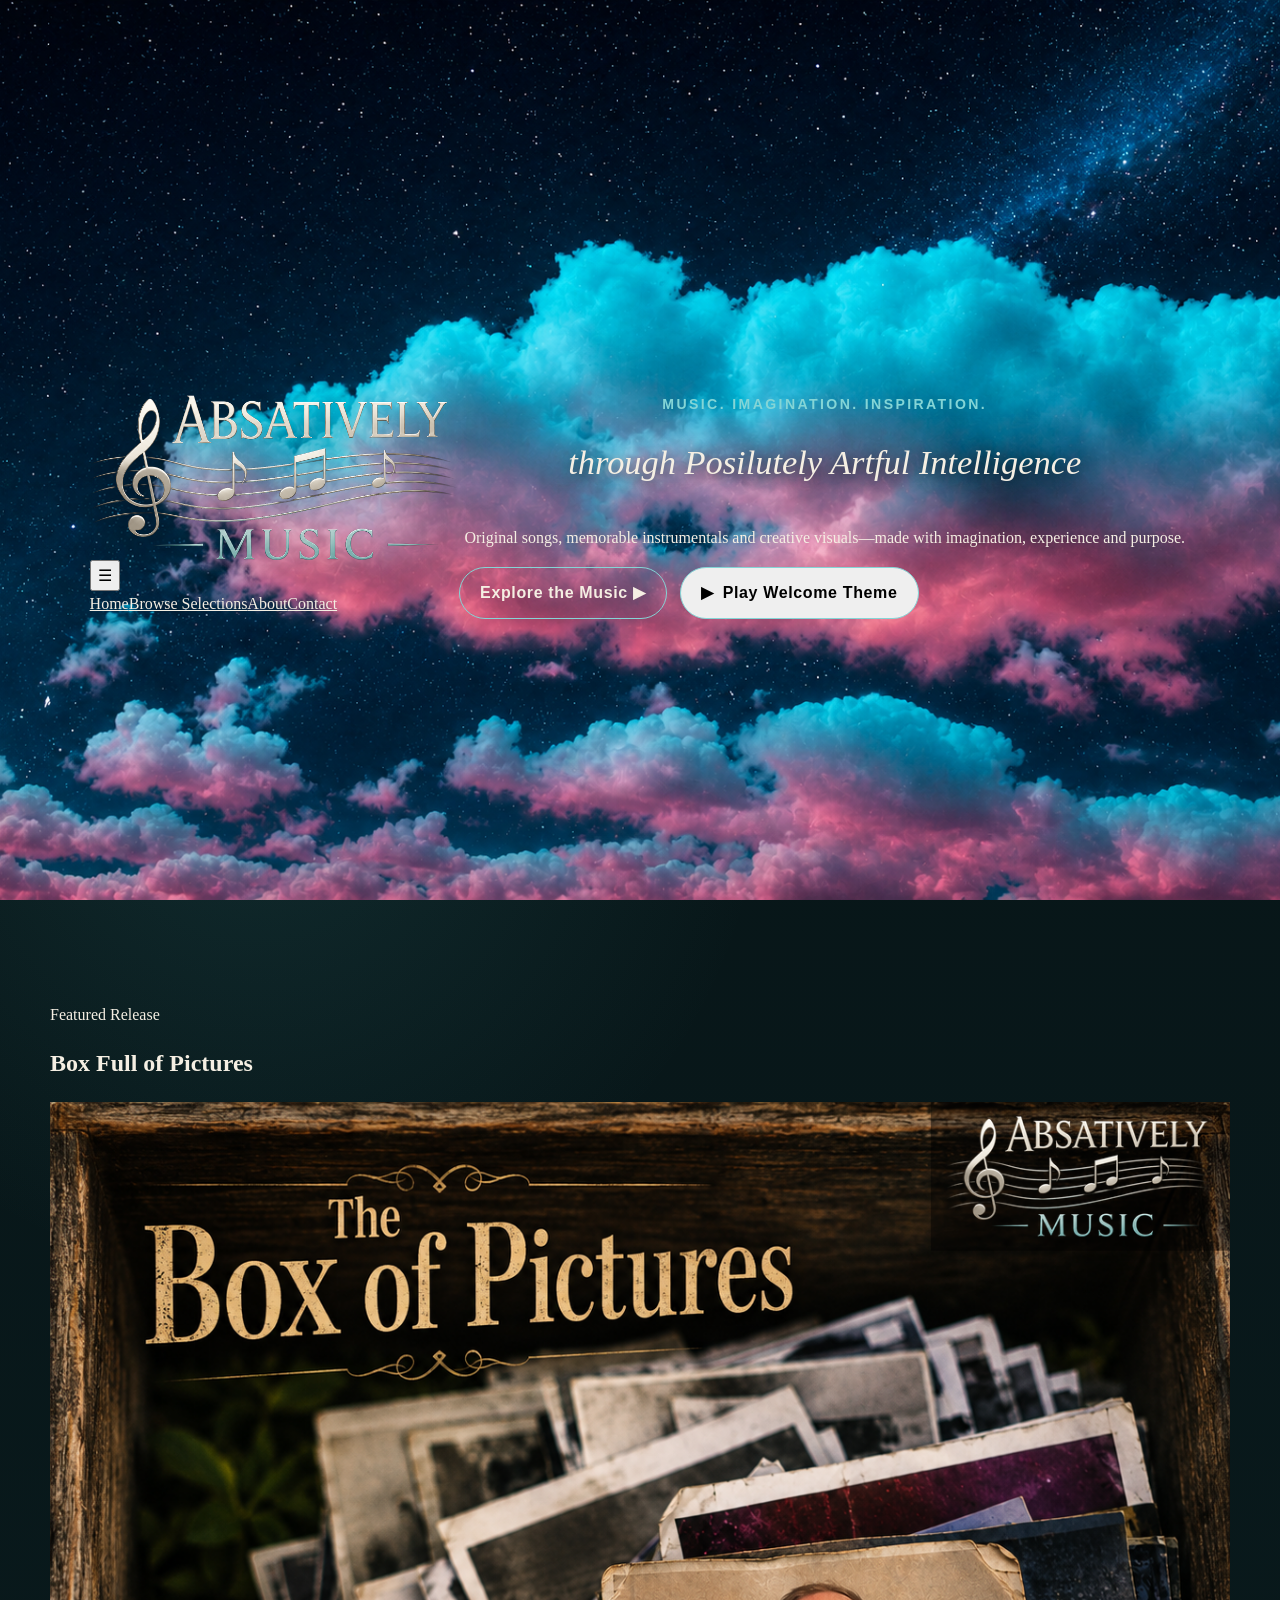
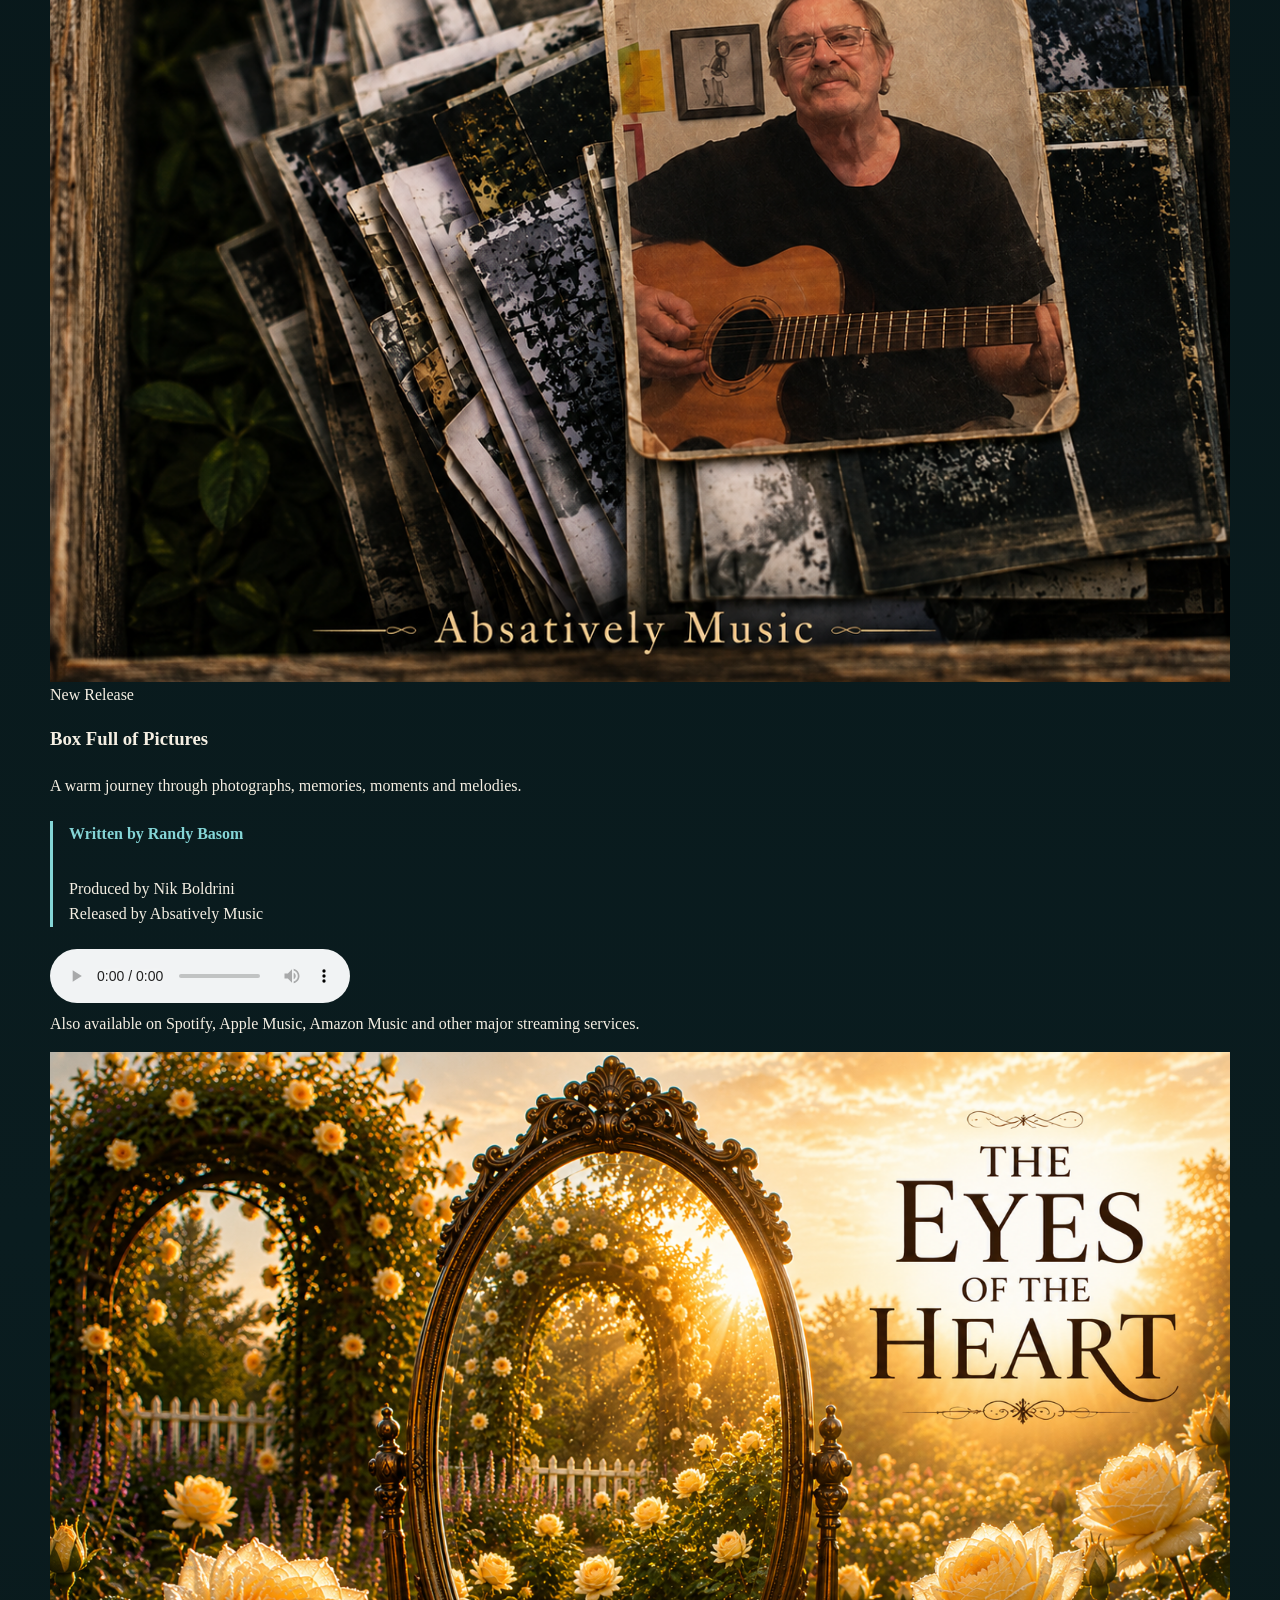
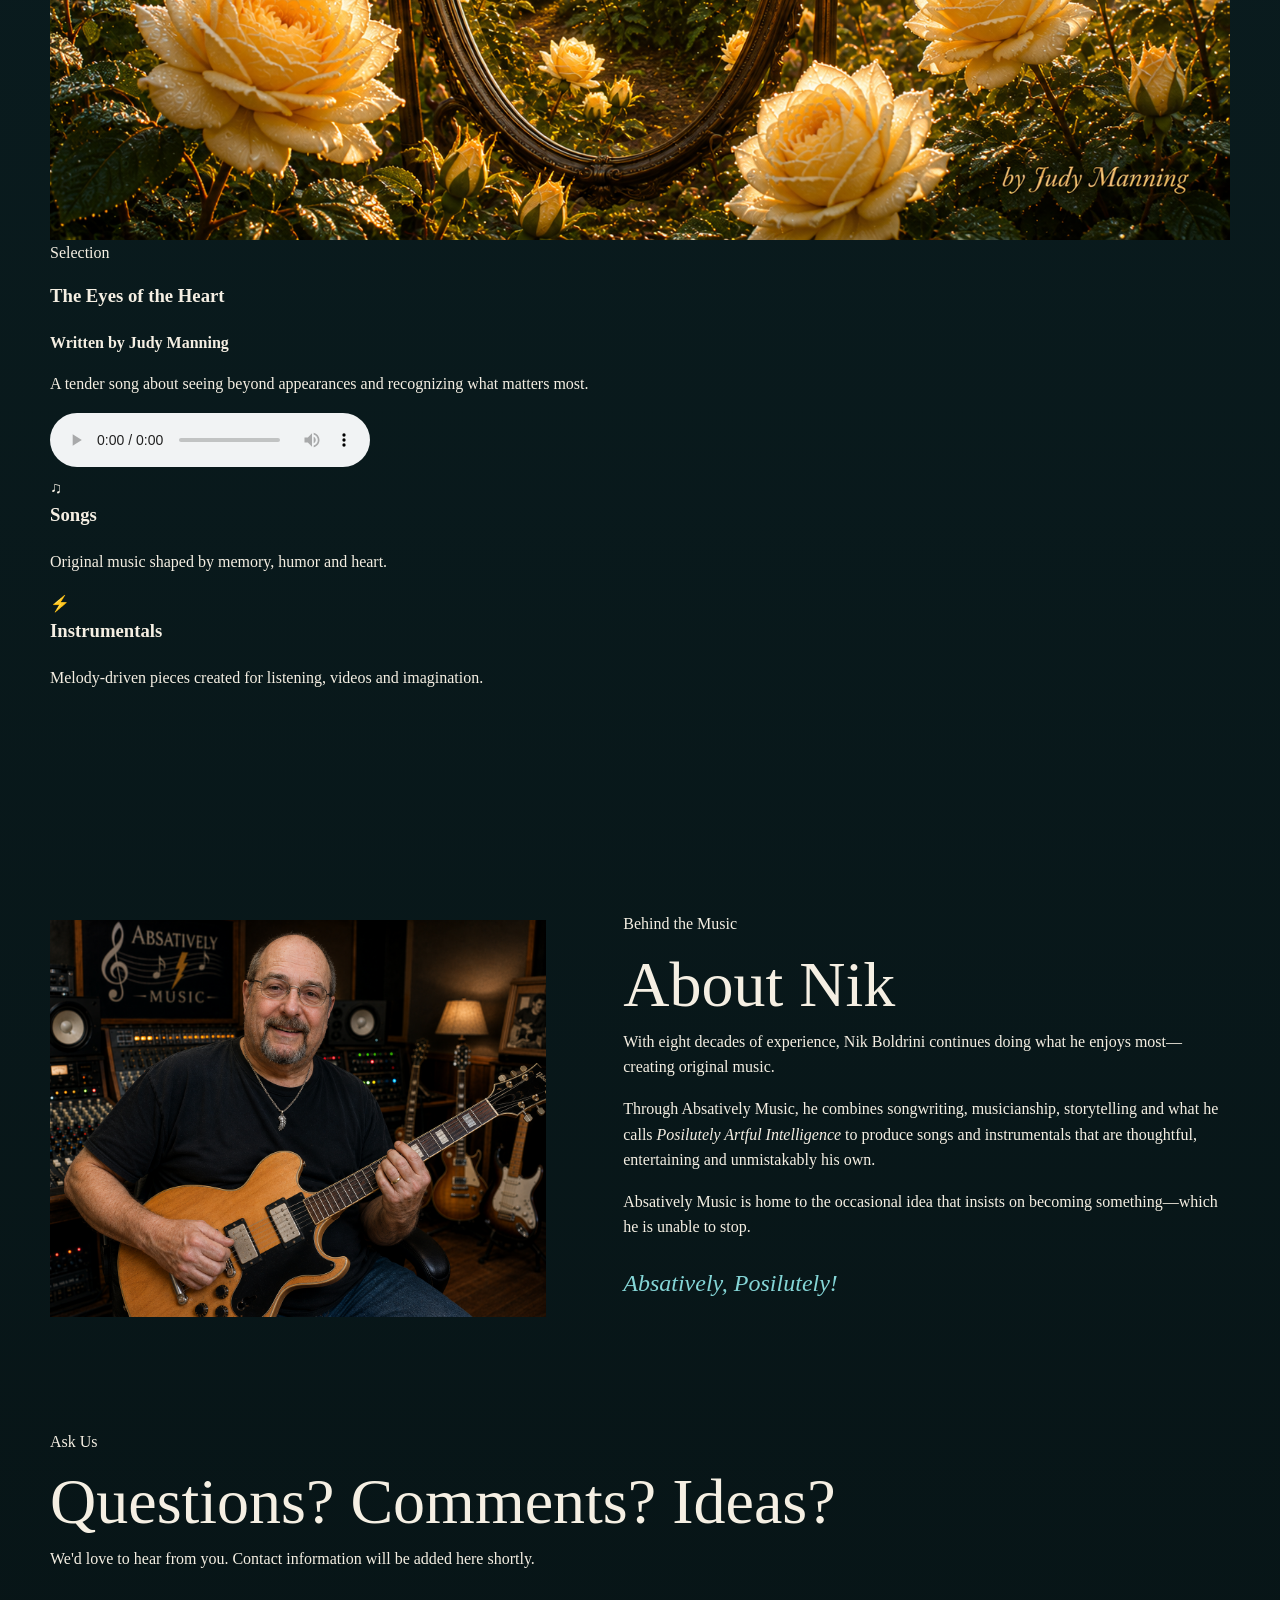
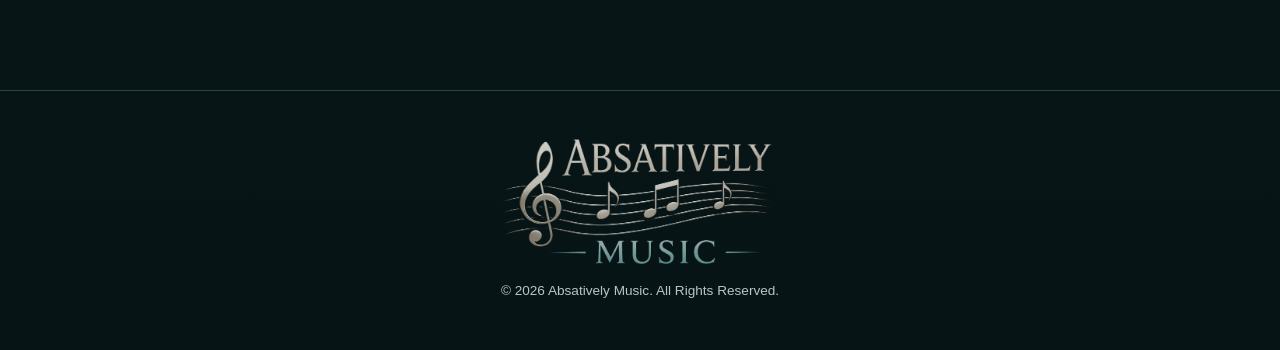
==== commit d82b991d: "Complete homepage redesign and custom welcome theme player" ====
--- a/index.html
+++ b/index.html
@@ -18,10 +18,10 @@
   </nav>
 
   <div class="hero-content">
-    <p class="kicker">Music. Imagination. Inspiration.</p>
-   <p class="hero-tagline">through Posilutely Artful Intelligence</p>
-    <p class="intro">Original songs, memorable instrumentals and creative visuals—made with imagination, experience and purpose.</p>
-    <div class="actions">
+    <p class="eyebrow">Music. Imagination. Inspiration.</p>
+   <p class="tagline">through Posilutely Artful Intelligence</p>
+    <p class="<p>">Original songs, memorable instrumentals and creative visuals—made with imagination, experience and purpose.</p>
+    <div class="hero-actions">
       <a class="button primary" href="#selections">Explore the Music ▶</a>
       <button class="button secondary" id="themeButton">
     <span id="themeIcon">▶</span>
--- a/styles.css
+++ b/styles.css
@@ -125,7 +125,7 @@
   position: relative;
   min-height: 100vh;
   display: flex;
- align-items: flex-end;
+ align-items: center;
 
 padding: 9rem clamp(1.2rem, 7vw, 7rem) 2rem;
 background: url("assets/hero.png") center/cover no-repeat;
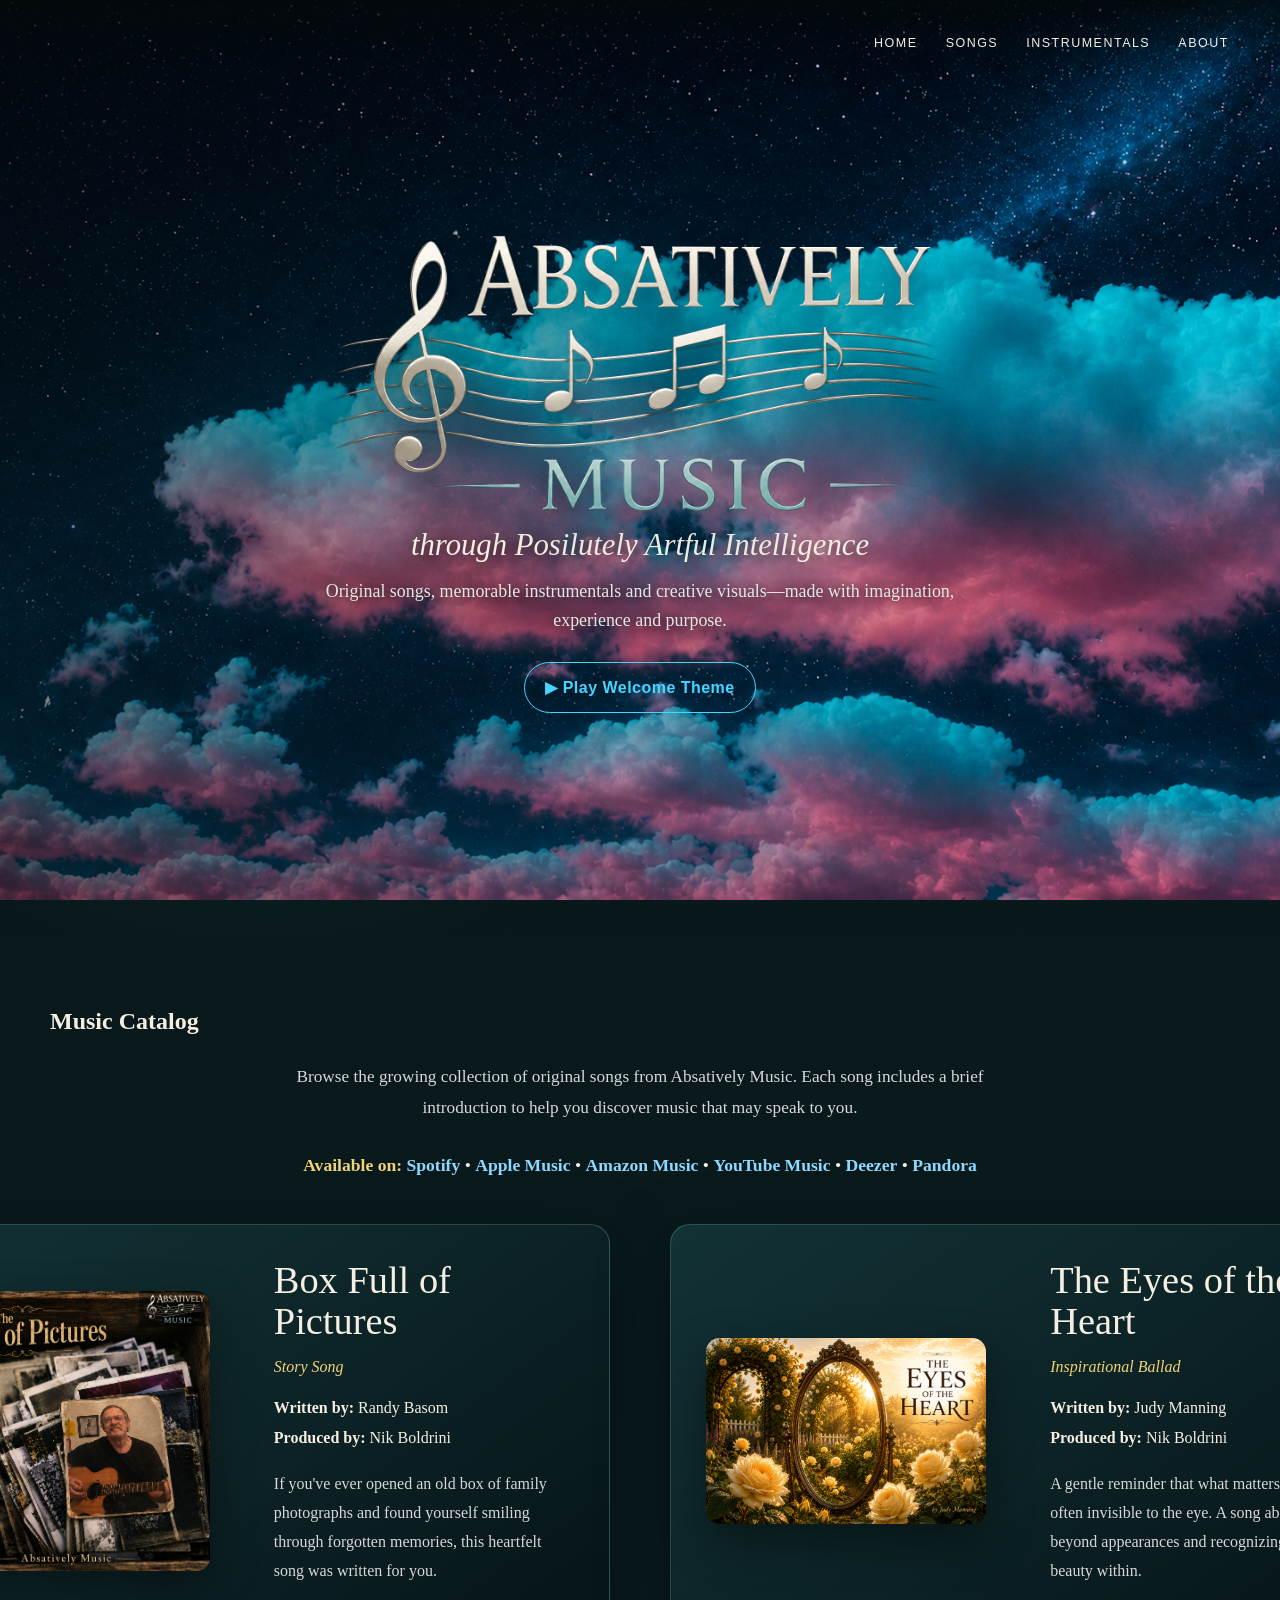
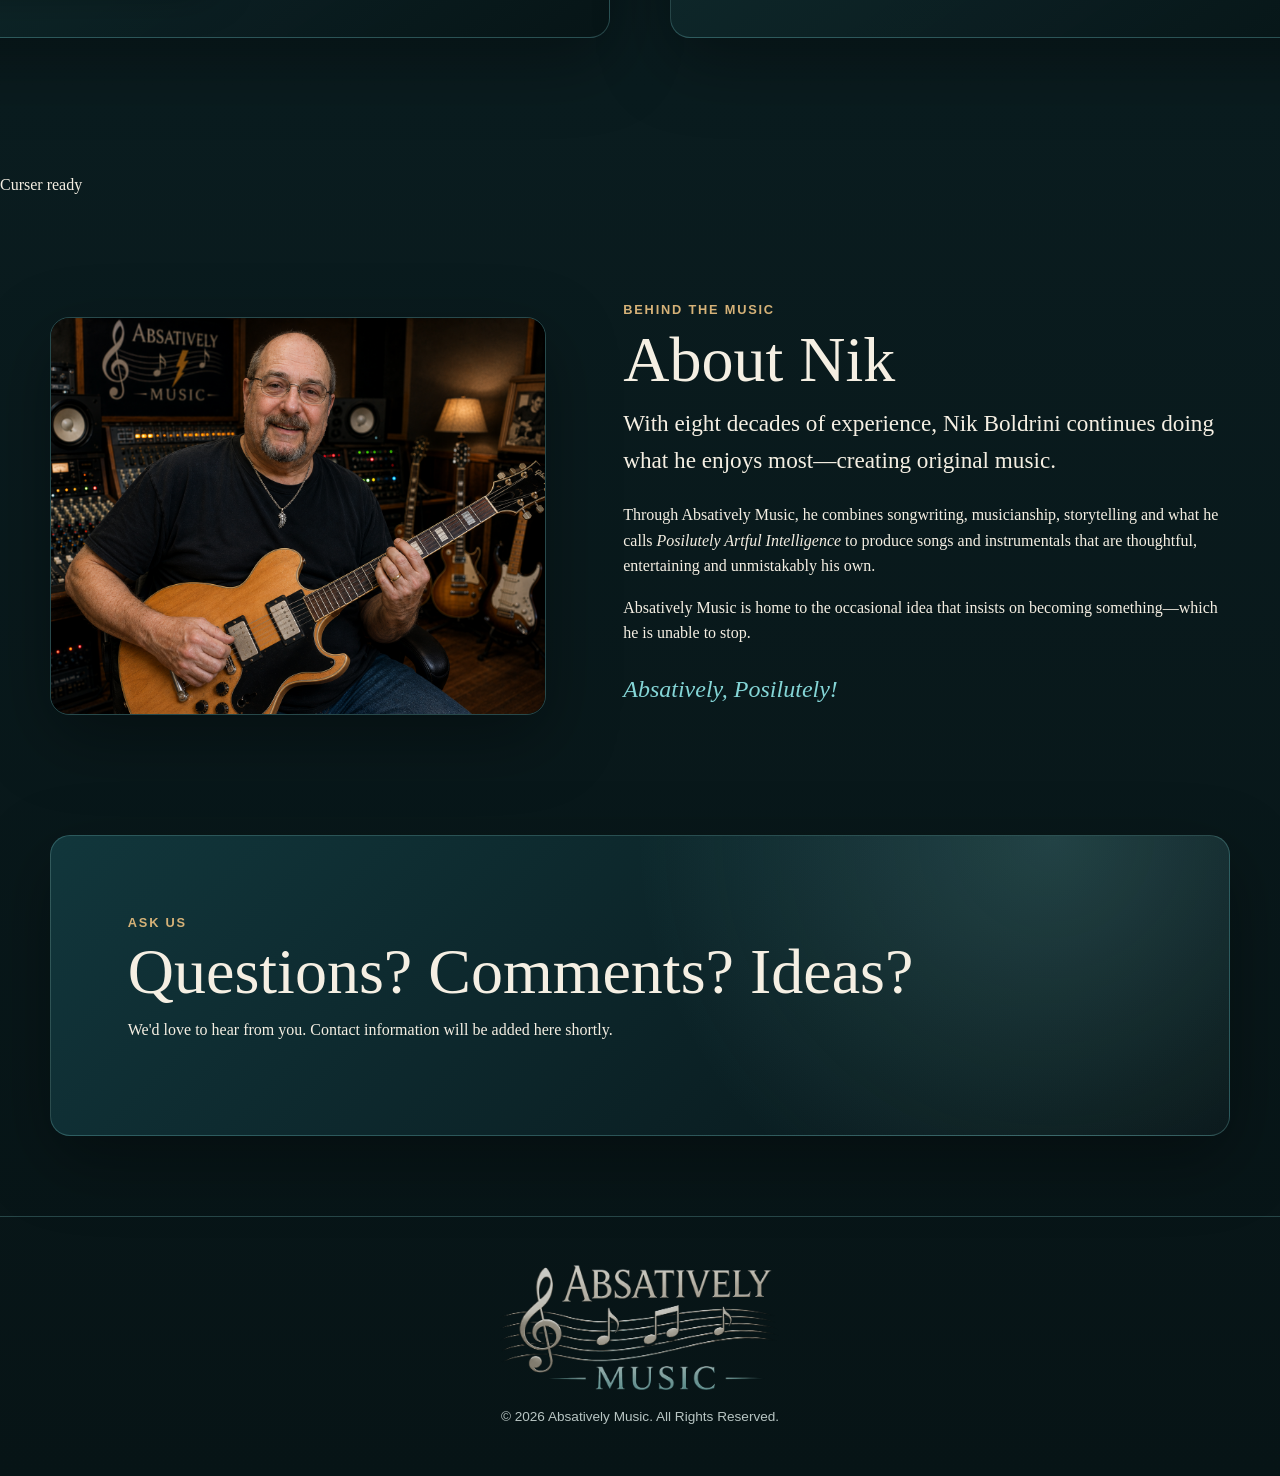
==== commit 67ba9c69: "Publish completed homepage redesign" ====
--- a/index.html
+++ b/index.html
@@ -9,57 +9,122 @@
 </head>
 <body>
 <header class="hero" id="home">
-  <nav class="nav">
-    <a class="brand" href="#home"><img src="assets/absatively-logo.png" alt="Absatively Music"></a>
-    <button class="menu" aria-expanded="false" aria-controls="links">☰</button>
+  <nav class="nav" aria-label="Main navigation">
+    <button class="menu" aria-expanded="false" aria-controls="links" aria-label="Open navigation menu">☰</button>
     <div class="links" id="links">
-      <a href="#home">Home</a><a href="#selections">Browse Selections</a><a href="#about">About</a><a href="#contact">Contact</a>
+      <a href="#home">Home</a>
+<a href="#songs">Songs</a>
+<a href="#instrumentals">Instrumentals</a>
+<a href="#about">About</a>
     </div>
   </nav>
 
   <div class="hero-content">
-    <p class="eyebrow">Music. Imagination. Inspiration.</p>
-   <p class="tagline">through Posilutely Artful Intelligence</p>
-    <p class="<p>">Original songs, memorable instrumentals and creative visuals—made with imagination, experience and purpose.</p>
-    <div class="hero-actions">
-      <a class="button primary" href="#selections">Explore the Music ▶</a>
-      <button class="button secondary" id="themeButton">
-    <span id="themeIcon">▶</span>
-    <span id="themeLabel">Play Welcome Theme</span>
-</button>
-      <audio id="themeAudio" preload="metadata"><source src="assets/theme.mp3" type="audio/mpeg"></audio>
+    <img class="hero-logo" src="assets/absatively-logo.png" alt="Absatively Music">
+    <p class="hero-tagline">through Posilutely Artful Intelligence</p>
+    <p class="intro">Original songs, memorable instrumentals and creative visuals—made with imagination, experience and purpose.</p>
+<div class="hero-player-row">    
+<div class="actions">
+     <!-- Browse button removed for Version 2 -->
+      <button class="button secondary" id="themeButton">▶ Play Welcome Theme</button>
     </div>
+    <audio class="hero-audio" id="themeAudio" preload="metadata">
+      <source src="assets/theme.mp3" type="audio/mpeg">
+      Your browser does not support the audio element.
+    </audio>
+<script>
+document.addEventListener('DOMContentLoaded', function () {
+    const audio = document.getElementById('themeAudio');
+    const button = document.getElementById('themeButton');
+
+    if (!audio || !button) return;
+
+    audio.volume = 0.20;
+
+    button.addEventListener('click', function () {
+
+        if (audio.paused) {
+            audio.play();
+            button.textContent = '⏸ Pause Welcome Theme';
+        } else {
+            audio.pause();
+            button.textContent = '▶ Play Welcome Theme';
+        }
+
+    });
+
+    audio.addEventListener('ended', function () {
+        button.textContent = '▶ Play Welcome Theme';
+    });
+
+});
+</script>
   </div>
 </header>
 
 <main>
   <section class="section" id="selections">
-    <div class="section-title"><p>Featured Release</p><h2>Box Full of Pictures</h2></div>
+
+<h2>Music Catalog</h2>
+<p class="catalog-intro">
+Browse the growing collection of original songs from Absatively Music.
+Each song includes a brief introduction to help you discover music that
+may speak to you.
+</p>
+
+<div class="streaming-links">
+<strong>Available on:</strong>
+<a href="#">Spotify</a> •
+<a href="#">Apple Music</a> •
+<a href="#">Amazon Music</a> •
+<a href="#">YouTube Music</a> •
+<a href="#">Deezer</a> •
+<a href="#">Pandora</a>
+</div>   
+<div class="catalog-grid">
     <article class="feature-card">
       <img src="assets/box-full-of-pictures.png" alt="Box Full of Pictures cover art">
       <div>
-        <p class="label">New Release</p>
+        
         <h3>Box Full of Pictures</h3>
-        <p>A warm journey through photographs, memories, moments and melodies.</p>
-        <p class="credits"><strong>Written by Randy Basom</strong><br>Produced by Nik Boldrini<br>Released by Absatively Music</p>
-        <audio controls preload="metadata"><source src="assets/box-full-of-pictures.mp3" type="audio/mpeg"></audio>
-        <p class="small">Also available on Spotify, Apple Music, Amazon Music and other major streaming services.</p>
+<p class="genre">Story Song</p>
+
+<p class="credit"><strong>Written by:</strong> Randy Basom</p>
+
+<p class="credit"><strong>Produced by:</strong> Nik Boldrini</p>
+       
+       
+        <p class="description">
+If you've ever opened an old box of family photographs and found yourself smiling through forgotten memories, this heartfelt song was written for you.
+</p>
       </div>
     </article>
+<article class="feature-card">
+    <img src="assets/eyes-of-the-heart.png" alt="The Eyes of the Heart cover art">
 
-    <div class="tiles">
-      <article class="tile"><img src="assets/eyes-of-the-heart.png" alt="The Eyes of the Heart artwork"><div><p class="label">Selection</p><h3>The Eyes of the Heart</h3><p><strong>Written by Judy Manning</strong></p><p>A tender song about seeing beyond appearances and recognizing what matters most.</p><audio controls preload="metadata" style="width:100%;max-width:320px;">
-    <source src="assets/Eyes of the Heart.mp3" type="audio/mpeg">
-    Your browser does not support the audio element.
-</audio></div></article>
-      <article class="tile words"><span>♫</span><h3>Songs</h3><p>Original music shaped by memory, humor and heart.</p></article>
-      <article class="tile words"><span>⚡</span><h3>Instrumentals</h3><p>Melody-driven pieces created for listening, videos and imagination.</p></article>
+    <div>
+        <h3>The Eyes of the Heart</h3>
+
+        <p class="genre">Inspirational Ballad</p>
+
+        <p class="credit"><strong>Written by:</strong> Judy Manning</p>
+
+        <p class="credit"><strong>Produced by:</strong> Nik Boldrini</p>
+
+        <p class="description">
+            A gentle reminder that what matters most is often invisible to the eye. A song about seeing beyond appearances and recognizing the beauty within.
+        </p>
+    </div>
+</article>
     </div>
   </section>
+Curser ready
 
   <section class="section about" id="about">
     <img src="assets/nik-studio.png" alt="Nik Boldrini with guitar in his studio">
-    <div><p class="label">Behind the Music</p><h2>About Nik</h2>
+    <div>
+      <p class="label">Behind the Music</p>
+      <h2>About Nik</h2>
       <p class="lead">With eight decades of experience, Nik Boldrini continues doing what he enjoys most—creating original music.</p>
       <p>Through Absatively Music, he combines songwriting, musicianship, storytelling and what he calls <em>Posilutely Artful Intelligence</em> to produce songs and instrumentals that are thoughtful, entertaining and unmistakably his own.</p>
       <p>Absatively Music is home to the occasional idea that insists on becoming something—which he is unable to stop.</p>
@@ -68,10 +133,16 @@
   </section>
 
   <section class="section contact" id="contact">
-    <p class="label">Ask Us</p><h2>Questions? Comments? Ideas?</h2><p>We'd love to hear from you. Contact information will be added here shortly.</p>
+    <p class="label">Ask Us</p>
+    <h2>Questions? Comments? Ideas?</h2>
+    <p>We'd love to hear from you. Contact information will be added here shortly.</p>
   </section>
 </main>
-<footer><img src="assets/absatively-logo.png" alt=""><p>© 2026 Absatively Music. All Rights Reserved.</p></footer>
-<script src="script.js"></script>
+
+<footer>
+  <img src="assets/absatively-logo.png" alt="">
+  <p>© 2026 Absatively Music. All Rights Reserved.</p>
+</footer>
+
 </body>
 </html>
--- a/styles.css
+++ b/styles.css
@@ -1,457 +1,257 @@
 :root {
   --ink: #071416;
   --deep: #0b2428;
-  --deep-2: #12383d;
   --turquoise: #84d5d6;
-  --turquoise-strong: #4bb5ba;
   --ivory: #f5efe3;
   --gold: #d6b278;
   --muted: #b8c5c3;
-  --card: rgba(11, 36, 40, 0.9);
   --line: rgba(132, 213, 214, 0.25);
   --shadow: 0 24px 70px rgba(0, 0, 0, 0.35);
 }
 
 * { box-sizing: border-box; }
-
-html {
-  scroll-behavior: smooth;
-  background: var(--ink);
-}
-
+html { scroll-behavior: smooth; background: var(--ink); }
 body {
   margin: 0;
   color: var(--ivory);
-  background:
-    radial-gradient(circle at 20% 15%, rgba(75,181,186,.13), transparent 32rem),
-    linear-gradient(180deg, #071416 0%, #0a1c1f 55%, #071416 100%);
+  background: radial-gradient(circle at 20% 15%, rgba(75,181,186,.13), transparent 32rem), linear-gradient(180deg, #071416 0%, #0a1c1f 55%, #071416 100%);
   font-family: Georgia, "Times New Roman", serif;
   line-height: 1.6;
 }
-
 img { display: block; max-width: 100%; }
-
 a { color: inherit; }
-
 button, audio { font: inherit; }
 
-.skip-link {
-  position: absolute;
-  top: -100px;
-  left: 1rem;
-  z-index: 999;
-  background: var(--ivory);
-  color: var(--ink);
-  padding: .7rem 1rem;
-  border-radius: .4rem;
-}
-.skip-link:focus { top: 1rem; }
-
-.sr-only {
-  position: absolute;
-  width: 1px;
-  height: 1px;
-  padding: 0;
-  margin: -1px;
+.hero {
+  position: relative;
+  min-height: 100vh;
   overflow: hidden;
-  clip: rect(0,0,0,0);
-  white-space: nowrap;
-  border: 0;
-}
-
-.site-header {
-  min-height: 100vh;
-  position: relative;
-  background:
-    linear-gradient(90deg, rgba(4,12,13,.45) 0%, rgba(4,12,13,.20) 42%, rgba(4,12,13,.15) 100%),
-    url("assets/hero.png") center 22% / cover no-repeat;
-}
-
-.nav-wrap {
+  display: flex;
+  align-items: center;
+  padding: 5rem clamp(1rem, 5vw, 5rem) 1rem;
+  background: linear-gradient(90deg, rgba(4,12,13,.52) 0%, rgba(4,12,13,.22) 48%, rgba(4,12,13,.08) 100%), url("assets/hero.png") center / cover no-repeat;
+}
+
+.nav {
   position: absolute;
   inset: 0 0 auto 0;
   z-index: 20;
   display: flex;
-  align-items: center;
-  justify-content: space-between;
-  min-height: 96px;
+  justify-content: flex-end;
+  align-items: center;
+  min-height: 88px;
   padding: 1rem clamp(1rem, 4vw, 4rem);
-  background: linear-gradient(180deg, rgba(3,9,10,.88), rgba(3,9,10,.28), transparent);
-}
-
-.brand img {
-  width: clamp(320px, 30vw, 460px);
-    filter: drop-shadow(0 8px 20px rgba(0,0,0,.45));
-}
-
-.nav-links {
-  display: flex;
-  gap: clamp(1rem, 2.5vw, 2.5rem);
-  align-items: center;
-}
-
-.nav-links a {
+  background: linear-gradient(180deg, rgba(3,9,10,.82), rgba(3,9,10,.18), transparent);
+}
+.links { display: flex; align-items: center; gap: clamp(1rem, 2.2vw, 2.5rem); }
+.links a {
+  padding: .35rem 0;
+  border-bottom: 1px solid transparent;
+  color: var(--ivory);
+  font-family: Arial, Helvetica, sans-serif;
+  font-size: .78rem;
+  letter-spacing: .12em;
   text-decoration: none;
   text-transform: uppercase;
-  letter-spacing: .12em;
-  font-family: Arial, Helvetica, sans-serif;
-  font-size: .78rem;
-  color: var(--ivory);
-  border-bottom: 1px solid transparent;
-  padding: .4rem 0;
-}
-.nav-links a:hover,
-.nav-links a:focus-visible {
-  color: var(--turquoise);
-  border-color: var(--turquoise);
-}
-
-.menu-button {
+}
+.links a:hover, .links a:focus-visible { color: var(--turquoise); border-color: var(--turquoise); }
+.menu {
   display: none;
   width: 46px;
   height: 42px;
-  padding: 9px;
   border: 1px solid var(--line);
   border-radius: .5rem;
-  background: rgba(6,19,21,.8);
-}
-.menu-button span:not(.sr-only) {
-  display: block;
-  height: 2px;
-  margin: 5px 0;
-  background: var(--ivory);}
-
-.hero {
+  color: var(--ivory);
+  background: rgba(6,19,21,.82);
+  cursor: pointer;
+}
+
+.hero-content {
   position: relative;
-  min-height: 100vh;
-  display: flex;
- align-items: center;
-
-padding: 9rem clamp(1.2rem, 7vw, 7rem) 2rem;
-background: url("assets/hero.png") center/cover no-repeat;
-}
-
-.hero-shade {
-  position: absolute;
-  inset: auto 0 0;
-  height: 35%;
-  background: linear-gradient(transparent, var(--ink));
-  pointer-events: none;
-}
-
-.hero-content {
-    position: relative;
-    z-index: 2;
-    width: min(760px, 100%);
-}
-
-.hero-content {
- margin-left: auto;
-    margin-right: auto;
-    text-align: center;
-}
-
-.eyebrow {
-  margin: 0 0 .7rem;
-  color: var(--turquoise);
-  text-transform: uppercase;
-  letter-spacing: .17em;
-  font-family: Arial, Helvetica, sans-serif;
-  font-weight: 700;
-  font-size: clamp(.72rem, 1.4vw, .88rem);
-}
-
-h1, h2, h3, p { margin-top: 0; }
-
-h1 {
-  margin-bottom: .25rem;
- font-size: clamp(2.0rem, 4.5vw, 4.2rem);
-  line-height: .92;
-  font-weight: 500;
-  letter-spacing: -.035em;
-  text-shadow: 0 5px 28px rgba(0,0,0,.65);
-}
-
-.tagline {
-  margin: 1.2rem 0 2.2rem;
-  color: var(--ivory);
-  font-size: clamp(1.25rem, 2.8vw, 2.15rem);
+  z-index: 2;
+  width: min(700px, 58vw);
+  margin: 0 auto;
+  text-align: center;
+}
+.hero-logo {
+  width: min(620px, 100%);
+  margin: 0 auto;
+  filter: drop-shadow(0 10px 26px rgba(0,0,0,.55));
+}
+.hero-tagline {
+  margin: 1rem 0 .8rem;
+  color: var(--ivory);
+  font-size: clamp(1.35rem, 2.4vw, 2.25rem);
   font-style: italic;
-  text-shadow: 0 3px 16px rgba(0,0,0,.75);
-}
-
-.hero-actions {
+  line-height: 1.2;
+  text-shadow: 0 3px 16px rgba(0,0,0,.78);
+}
+.intro {
+  max-width: 640px;
+  margin: 0 auto 1.7rem;
+  color: #e2e8e6;
+  font-size: clamp(1rem, 1.4vw, 1.15rem);
+  text-shadow: 0 2px 12px rgba(0,0,0,.72);
+}
+.actions {
   display: flex;
   flex-wrap: wrap;
+  justify-content: center;
   gap: .85rem;
-}
-
+  margin-bottom: 1rem;
+}
 .button {
   min-height: 50px;
   display: inline-flex;
   align-items: center;
   justify-content: center;
-  gap: .55rem;
-  padding: .75rem 1.25rem;
+  padding: .75rem 1.3rem;
+  border: 1px solid #46d5ff;
   border-radius: 999px;
-  border: 1px solid var(--turquoise);
+  font-family: Arial, Helvetica, sans-serif;
+  font-weight: 700;
+  letter-spacing: .03em;
   text-decoration: none;
   cursor: pointer;
+  transition: transform .18s ease, background .18s ease, color .18s ease;
+}
+.button:hover { transform: translateY(-2px); }
+.primary { color: #062024; background: var(--turquoise); }
+.primary:hover { background: #a4e4e4; }.secondary {
+    color: #46d5ff;
+    background: transparent;
+    backdrop-filter: none;
+}
+.secondary:hover { background: rgba(132,213,214,.16); }
+.hero-audio { display: block; width: min(420px, 100%); margin: 0 auto; }
+
+.section { width: min(1180px, calc(100% - 2rem)); margin: 0 auto; padding: clamp(4rem, 8vw, 7.5rem) 0; }
+.section-title { max-width: 760px; margin-bottom: 2.5rem; }
+.section-title p, .label {
+  margin: 0 0 .45rem;
+  color: var(--gold);
   font-family: Arial, Helvetica, sans-serif;
+  font-size: .8rem;
   font-weight: 700;
-  letter-spacing: .04em;
-  transition: transform .18s ease, background .18s ease, color .18s ease;
-}
-.button:hover { transform: translateY(-2px); }
-
-.button-primary {
-  background: var(--turquoise);
-  color: #062024;
-}
-.button-primary:hover { background: #a4e4e4; }
-
-.button-ghost {
-  background: rgba(4,15,17,.55);
-  color: var(--ivory);
-  backdrop-filter: blur(8px);
-}
-.button-ghost:hover { background: rgba(132,213,214,.16); }
-
-.notice {
-  display: flex;
-  justify-content: center;
-  align-items: center;
-  gap: .75rem 1.25rem;
-  flex-wrap: wrap;
-  padding: .9rem 1rem;
-  background: var(--gold);
-  color: #21170d;
-  font-family: Arial, Helvetica, sans-serif;
-  text-align: center;
-}
-.notice strong { letter-spacing: .12em; font-size: .82rem; }
-
-.section {
-  width: min(1180px, calc(100% - 2rem));
-  margin: 0 auto;
-  padding: clamp(4rem, 8vw, 7.5rem) 0;
-}
-
-.section-heading {
-  max-width: 720px;
-  margin-bottom: 2.5rem;
-}
-.section-heading h2,
-.about h2,
-.listening h2,
-.contact h2 {
-  margin-bottom: .75rem;
-  font-size: clamp(2.4rem, 5vw, 4.8rem);
-  line-height: 1;
-  font-weight: 500;
-}
-.section-heading > p:last-child { color: var(--muted); font-size: 1.12rem; }
-
-.release {
+  letter-spacing: .14em;
+  text-transform: uppercase;
+}
+h2, h3, p { margin-top: 0; }
+.section-title h2, .about h2, .contact h2 { margin-bottom: .8rem; font-size: clamp(2.4rem, 5vw, 4.8rem); font-weight: 500; line-height: 1; }
+.feature-card {
   display: grid;
   grid-template-columns: minmax(280px, .95fr) minmax(300px, 1.05fr);
   gap: clamp(2rem, 5vw, 5rem);
   align-items: center;
+  margin-bottom: 2rem;
   padding: clamp(1.2rem, 3vw, 2.2rem);
-  margin-bottom: 2rem;
   border: 1px solid var(--line);
   border-radius: 1.25rem;
   background: linear-gradient(145deg, rgba(20,55,59,.85), rgba(7,20,22,.92));
   box-shadow: var(--shadow);
 }
-
-.release-secondary {
-  grid-template-columns: 1.25fr .75fr;
-}
-
-.release-art {
-  overflow: hidden;
-  border-radius: .85rem;
-  box-shadow: 0 18px 45px rgba(0,0,0,.38);
-}
-.release-art img {
-  width: 100%;
-  aspect-ratio: 1 / 1;
-  object-fit: cover;
-}
-.release-art-wide img { aspect-ratio: 3 / 2; }
-
-.release-label {
-  margin-bottom: .4rem;
-  color: var(--gold);
-  text-transform: uppercase;
-  letter-spacing: .14em;
-  font-family: Arial, Helvetica, sans-serif;
-  font-size: .78rem;
-  font-weight: 700;
-}
-
-.release h3 {
-  margin-bottom: 1rem;
-  font-size: clamp(2.1rem, 4vw, 4rem);
-  line-height: 1.02;
-  font-weight: 500;
-}
-
-.release-description {
-  color: #dce5e3;
-  font-size: 1.12rem;
-}
-
-.credits {
-  display: grid;
-  gap: .25rem;
-  margin: 1.4rem 0;
-  padding-left: 1rem;
-  border-left: 3px solid var(--turquoise);
-}
-.credits p { margin: 0; }
+.feature-card > img { width: 100%; border-radius: .85rem; box-shadow: 0 18px 45px rgba(0,0,0,.38); }
+.feature-card h3, .tile h3 { margin-bottom: .8rem; font-size: clamp(1.8rem, 3vw, 3rem); font-weight: 500; line-height: 1.05; }
+.credits { margin: 1.4rem 0; padding-left: 1rem; border-left: 3px solid var(--turquoise); }
 .credits strong { color: var(--turquoise); }
-
-.song-player {
-  width: 100%;
-  margin-top: .5rem;
-}
-
-.streaming-note,
-.credit-line,
-.small-note {
-  color: var(--muted);
-  font-size: .94rem;
-}
-
-.coming-soon {
-  display: inline-block;
-  margin-top: .5rem;
-  padding: .55rem .8rem;
-  border-radius: 999px;
-  background: rgba(214,178,120,.13);
-  color: #efd6ac;
-  border: 1px solid rgba(214,178,120,.4);
-  font-family: Arial, Helvetica, sans-serif;
-  font-size: .82rem;
-}
-
-.about {
-  display: grid;
-  grid-template-columns: minmax(300px, .9fr) minmax(320px, 1.1fr);
-  gap: clamp(2.5rem, 6vw, 6rem);
-  align-items: center;
-}
-
-.about-image {
-  overflow: hidden;
-  border-radius: 1.2rem;
-  border: 1px solid var(--line);
-  box-shadow: var(--shadow);
-}
-.about-image img {
-  width: 100%;
-  min-height: 520px;
-  object-fit: cover;
-}
-
-.about-copy p { color: #d7e0de; }
-.about-copy .lead {
-  color: var(--ivory);
-  font-size: clamp(1.2rem, 2vw, 1.45rem);
-}
-.signature {
-  margin-top: 1.5rem;
-  color: var(--turquoise) !important;
-  font-size: 1.5rem;
-  font-style: italic;
-}
-
-.listening-card,
-.contact-card {
-  position: relative;
-  overflow: hidden;
-  padding: clamp(2rem, 6vw, 5rem);
-  border: 1px solid var(--line);
-  border-radius: 1.25rem;
-  background:
-    radial-gradient(circle at 85% 0%, rgba(132,213,214,.2), transparent 26rem),
-    linear-gradient(135deg, rgba(18,56,61,.96), rgba(7,20,22,.96));
-  box-shadow: var(--shadow);
-}
-
-.listening-card p,
-.contact-card p {
-  max-width: 760px;
-  color: #d8e2e0;
-  font-size: 1.08rem;
-}
-
-.contact { padding-top: 0; }
-
-footer {
-  display: flex;
-  flex-direction: column;
-  align-items: center;
-  gap: 1rem;
-  padding: 3rem 1rem;
-  border-top: 1px solid var(--line);
-  color: var(--muted);
-  text-align: center;
-}
-footer img {
-  width: min(280px, 72vw);
-  opacity: .8;
-}
+.feature-card audio, .tile audio { width: min(100%, 420px); }
+.small { color: var(--muted); font-size: .94rem; }
+.tiles { display: grid; grid-template-columns: repeat(3, minmax(0, 1fr)); gap: 1.2rem; }
+.tile { overflow: hidden; min-height: 100%; padding: 1.2rem; border: 1px solid var(--line); border-radius: 1rem; background: linear-gradient(145deg, rgba(18,56,61,.9), rgba(7,20,22,.95)); box-shadow: var(--shadow); }
+.tile > img { width: 100%; margin-bottom: 1.2rem; border-radius: .75rem; }
+.tile.words { display: flex; flex-direction: column; justify-content: center; min-height: 320px; text-align: center; }
+.tile.words span { margin-bottom: 1rem; color: var(--turquoise); font-size: 3rem; }
+.about { display: grid; grid-template-columns: minmax(300px,.9fr) minmax(320px,1.1fr); gap: clamp(2.5rem,6vw,6rem); align-items: center; }
+.about > img { width: 100%; border: 1px solid var(--line); border-radius: 1.2rem; box-shadow: var(--shadow); }
+.lead { color: var(--ivory); font-size: clamp(1.2rem,2vw,1.45rem); }
+.signature { margin-top: 1.5rem; color: var(--turquoise); font-size: 1.5rem; font-style: italic; }
+.contact { margin-bottom: 5rem; padding: clamp(2rem,6vw,5rem); border: 1px solid var(--line); border-radius: 1.25rem; background: radial-gradient(circle at 85% 0%, rgba(132,213,214,.2), transparent 26rem), linear-gradient(135deg, rgba(18,56,61,.96), rgba(7,20,22,.96)); box-shadow: var(--shadow); }
+footer { display: flex; flex-direction: column; align-items: center; gap: 1rem; padding: 3rem 1rem; border-top: 1px solid var(--line); color: var(--muted); text-align: center; }
+footer img { width: min(280px,72vw); opacity: .8; }
 footer p { margin: 0; font-family: Arial, Helvetica, sans-serif; font-size: .85rem; }
 
-@media (max-width: 820px) {
-  .site-header {
-    background-position: 62% center;
-  }
-
-  .menu-button { display: block; z-index: 30; }
-
-  .nav-links {
-    position: absolute;
-    top: 82px;
-    right: 1rem;
-    left: 1rem;
-    display: none;
-    flex-direction: column;
-    align-items: stretch;
-    padding: 1rem;
-    border: 1px solid var(--line);
-    border-radius: .85rem;
-    background: rgba(4,15,17,.97);
-    box-shadow: var(--shadow);
-  }
-  .nav-links.open { display: flex; }
-  .nav-links a { padding: .75rem; }
-
-  .hero {
-    align-items: flex-end;
-    padding-bottom: 6rem;
-  }
-
-  .release,
-  .release-secondary,
-  .about {
-    grid-template-columns: 1fr;
-  }
-
-  .release-secondary .release-art { order: 0; }
-  .release-secondary .release-copy { order: 1; }
-
-  .about-image img { min-height: 0; }
-}
-
-@media (max-width: 520px) {
-  .brand img { width: 175px; }
-  .nav-wrap { min-height: 82px; padding: .75rem 1rem; }
-  .hero { padding-left: 1rem; padding-right: 1rem; }
-  .hero-actions .button { width: 100%; }
-  .section { width: min(100% - 1.1rem, 1180px); }
-  .release { padding: .8rem; border-radius: .9rem; }
-}
+@media (max-width: 900px) {
+  .hero { align-items: flex-end; padding-top: 7rem; padding-bottom: 3.5rem; background-position: 60% center; }
+  .hero-content { width: min(680px,100%); margin: 0 auto; }
+  .menu { display: block; margin-left: auto; }
+  .links { position: absolute; top: 76px; right: 1rem; left: 1rem; display: none; flex-direction: column; align-items: stretch; padding: 1rem; border: 1px solid var(--line); border-radius: .85rem; background: rgba(4,15,17,.97); box-shadow: var(--shadow); }
+  .links.open { display: flex; }
+  .links a { padding: .75rem; text-align: center; }
+  .feature-card, .about { grid-template-columns: 1fr; }
+  .tiles { grid-template-columns: 1fr; }
+}
+
+@media (max-width: 560px) {
+  .hero { min-height: 100svh; padding-right: 1rem; padding-left: 1rem; background-position: 64% center; }
+  .hero-logo { width: min(100%,430px); }
+  .hero-tagline { font-size: clamp(1.25rem,7vw,1.8rem); }
+  .intro { font-size: 1rem; }
+  .actions { flex-direction: column; }
+  .button { width: 100%; }
+  .section { width: min(100% - 1.1rem,1180px); }
+  .feature-card, .tile { padding: .9rem; border-radius: .9rem; }
+}
+.hero-player-row {
+    display: flex;
+    justify-content: center;
+    align-items: flex-start;
+    gap: 1rem;
+    flex-wrap: wrap;
+}
+.catalog-intro{
+    max-width:700px;
+    margin:0 auto 28px;
+    text-align:center;
+    line-height:1.8;
+    color:#d8d8d8;
+    font-size:1.08rem;
+}
+
+.streaming-links{
+    text-align:center;
+    margin:20px auto 45px;
+    font-size:1.1rem;
+}
+
+.streaming-links strong{
+    color:#f0d37a;
+}
+
+.streaming-links a{
+    color:#8fd8ff;
+    text-decoration:none;
+    font-weight:600;
+}
+
+.streaming-links a:hover{
+    color:white;
+    text-decoration:underline;
+}
+
+.genre{
+    color:#f0d37a;
+    font-style:italic;
+}
+
+.credit{
+    margin:4px 0;
+}
+
+.description{
+    margin-top:20px;
+    line-height:1.8;
+    color:#d8d8d8;
+}
+.catalog-grid{
+    display:grid;
+    grid-template-columns:1fr;
+    gap:60px;
+    margin-top:30px;
+}
+
+@media (min-width:900px){
+    .catalog-grid{
+        grid-template-columns:1fr 1fr;
+   justify-content: center; 
+}
+}
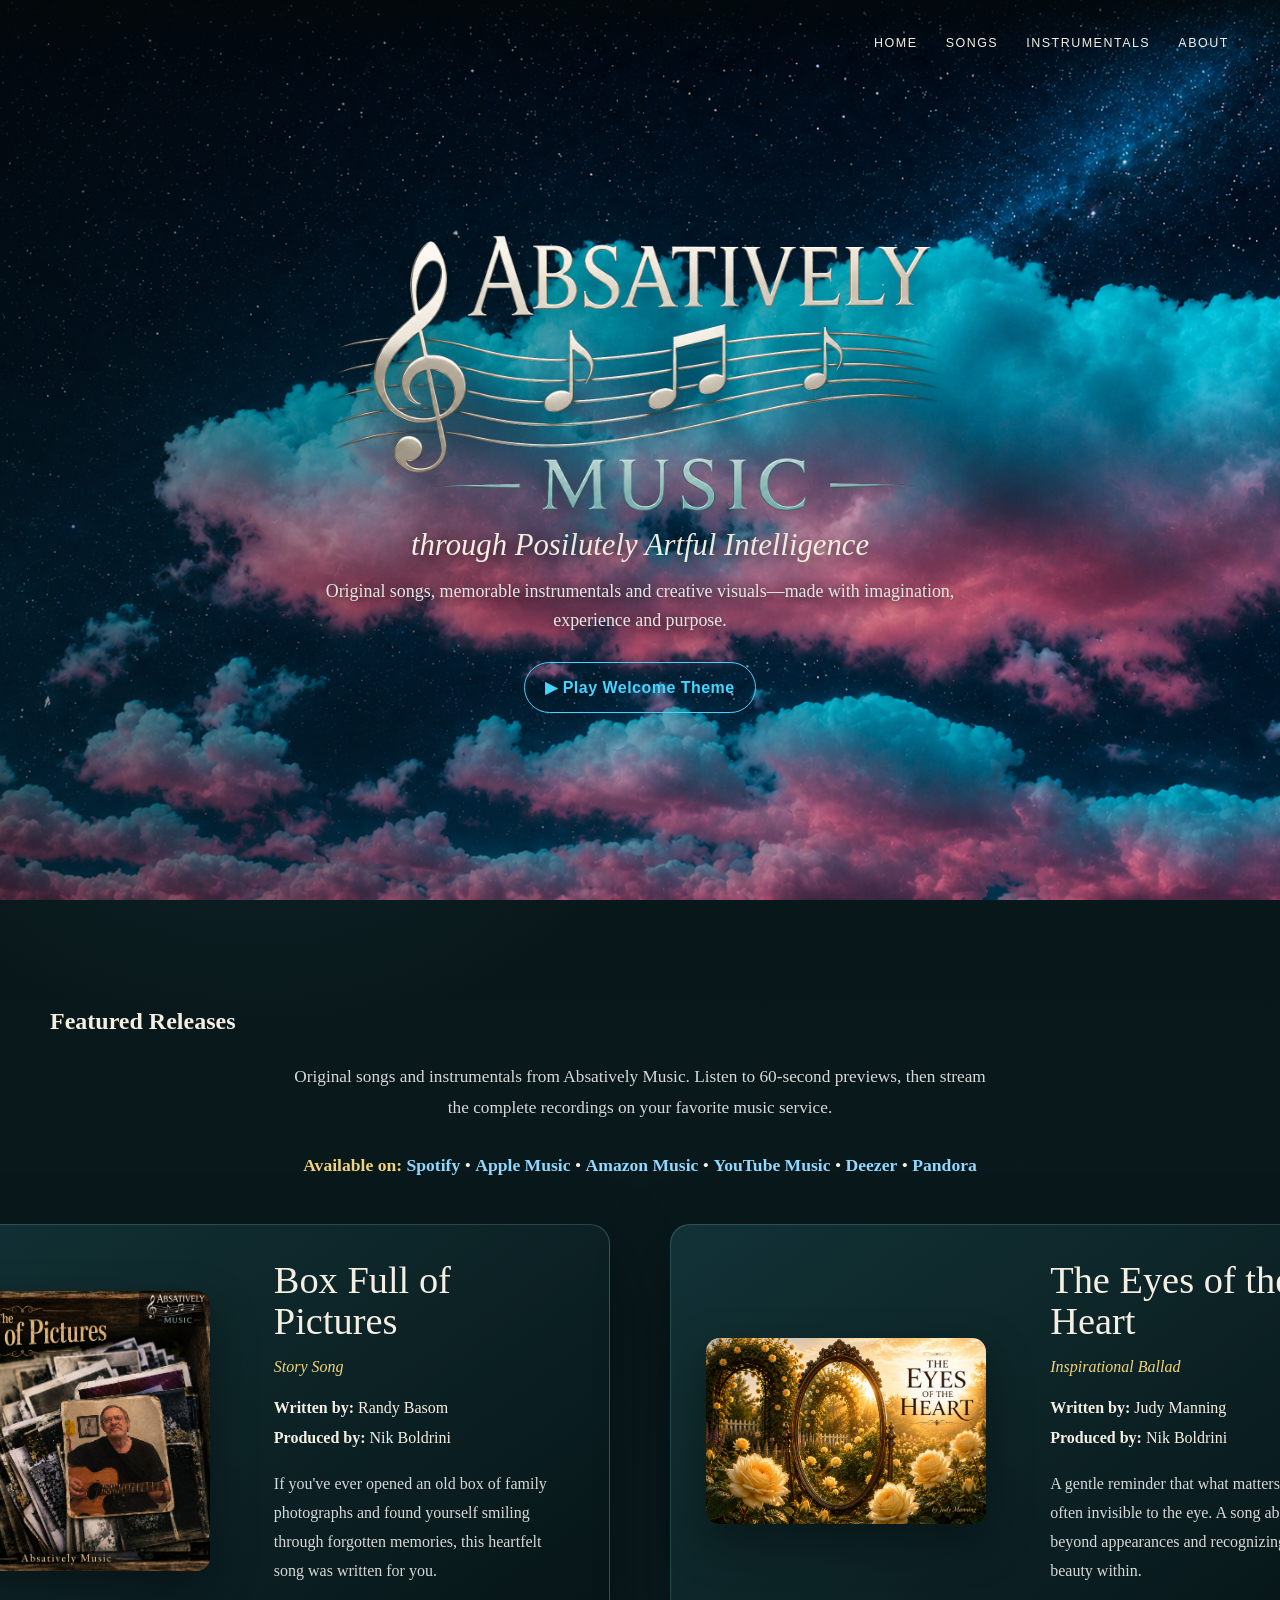
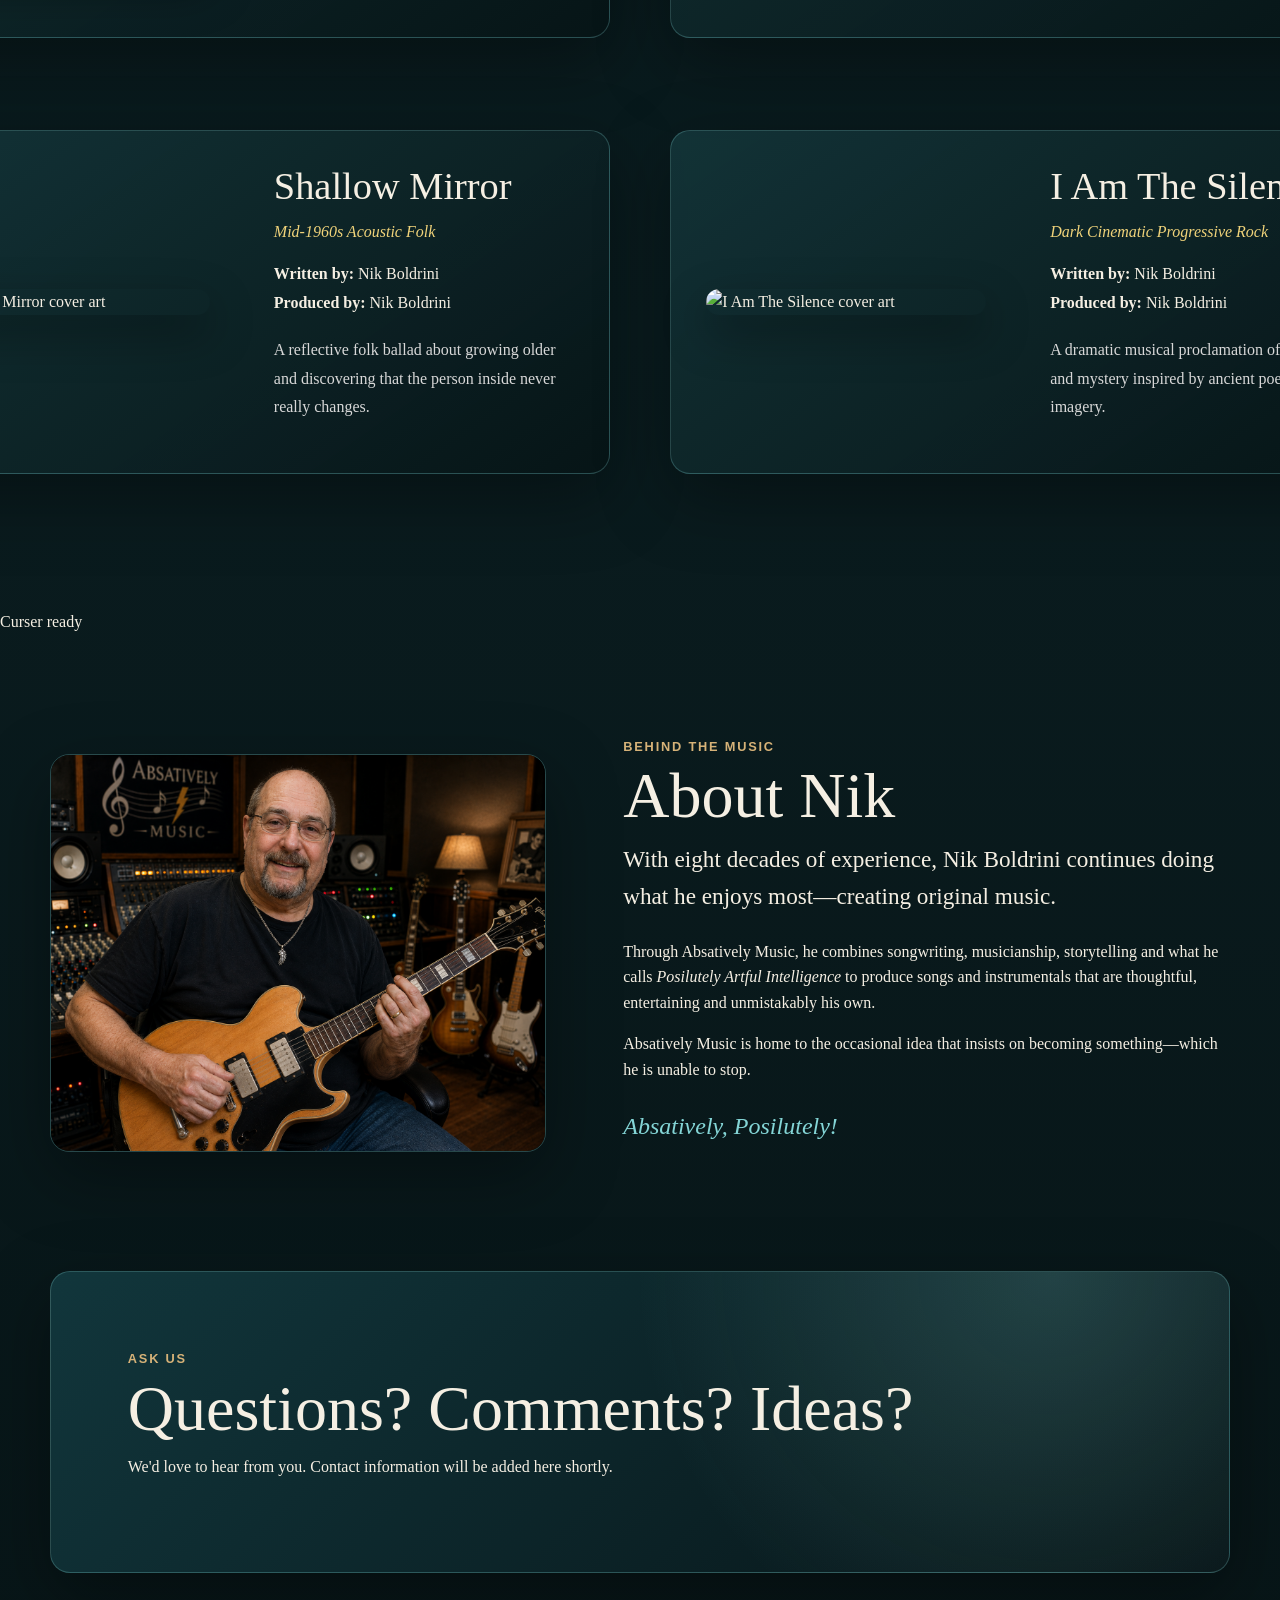
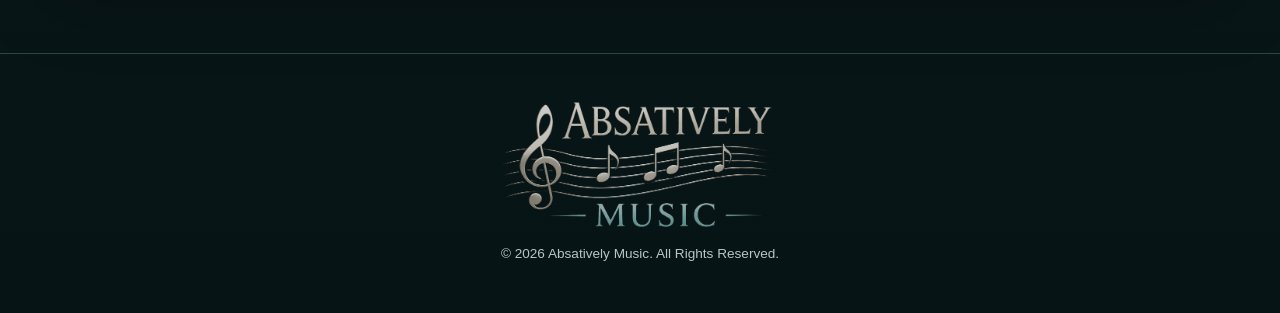
==== commit 4bd98e5b: "Update index.html" ====
--- a/index.html
+++ b/index.html
@@ -65,11 +65,10 @@
 <main>
   <section class="section" id="selections">
 
-<h2>Music Catalog</h2>
+<h2>Featured Releases</h2>
 <p class="catalog-intro">
-Browse the growing collection of original songs from Absatively Music.
-Each song includes a brief introduction to help you discover music that
-may speak to you.
+Original songs and instrumentals from Absatively Music.
+Listen to 60-second previews, then stream the complete recordings on your favorite music service.
 </p>
 
 <div class="streaming-links">
@@ -102,7 +101,8 @@
 <article class="feature-card">
     <img src="assets/eyes-of-the-heart.png" alt="The Eyes of the Heart cover art">
 
-    <div>
+  
+ <div>
         <h3>The Eyes of the Heart</h3>
 
         <p class="genre">Inspirational Ballad</p>
@@ -113,6 +113,42 @@
 
         <p class="description">
             A gentle reminder that what matters most is often invisible to the eye. A song about seeing beyond appearances and recognizing the beauty within.
+        </p>
+    </div>
+
+    
+</article>
+<article class="feature-card">
+    <img src="assets/Shallow Mirror Title.png" alt="Shallow Mirror cover art">
+
+    <div>
+        <h3>Shallow Mirror</h3>
+
+        <p class="genre">Mid-1960s Acoustic Folk</p>
+
+        <p class="credit"><strong>Written by:</strong> Nik Boldrini</p>
+
+        <p class="credit"><strong>Produced by:</strong> Nik Boldrini</p>
+
+        <p class="description">
+            A reflective folk ballad about growing older and discovering that the person inside never really changes.
+        </p>
+    </div>
+</article>
+<article class="feature-card">
+    <img src="assets/The Silence.png" alt="I Am The Silence cover art">
+
+    <div>
+        <h3>I Am The Silence</h3>
+
+        <p class="genre">Dark Cinematic Progressive Rock</p>
+
+        <p class="credit"><strong>Written by:</strong> Nik Boldrini</p>
+
+        <p class="credit"><strong>Produced by:</strong> Nik Boldrini</p>
+
+        <p class="description">
+            A dramatic musical proclamation of paradox and mystery inspired by ancient poetic imagery.
         </p>
     </div>
 </article>
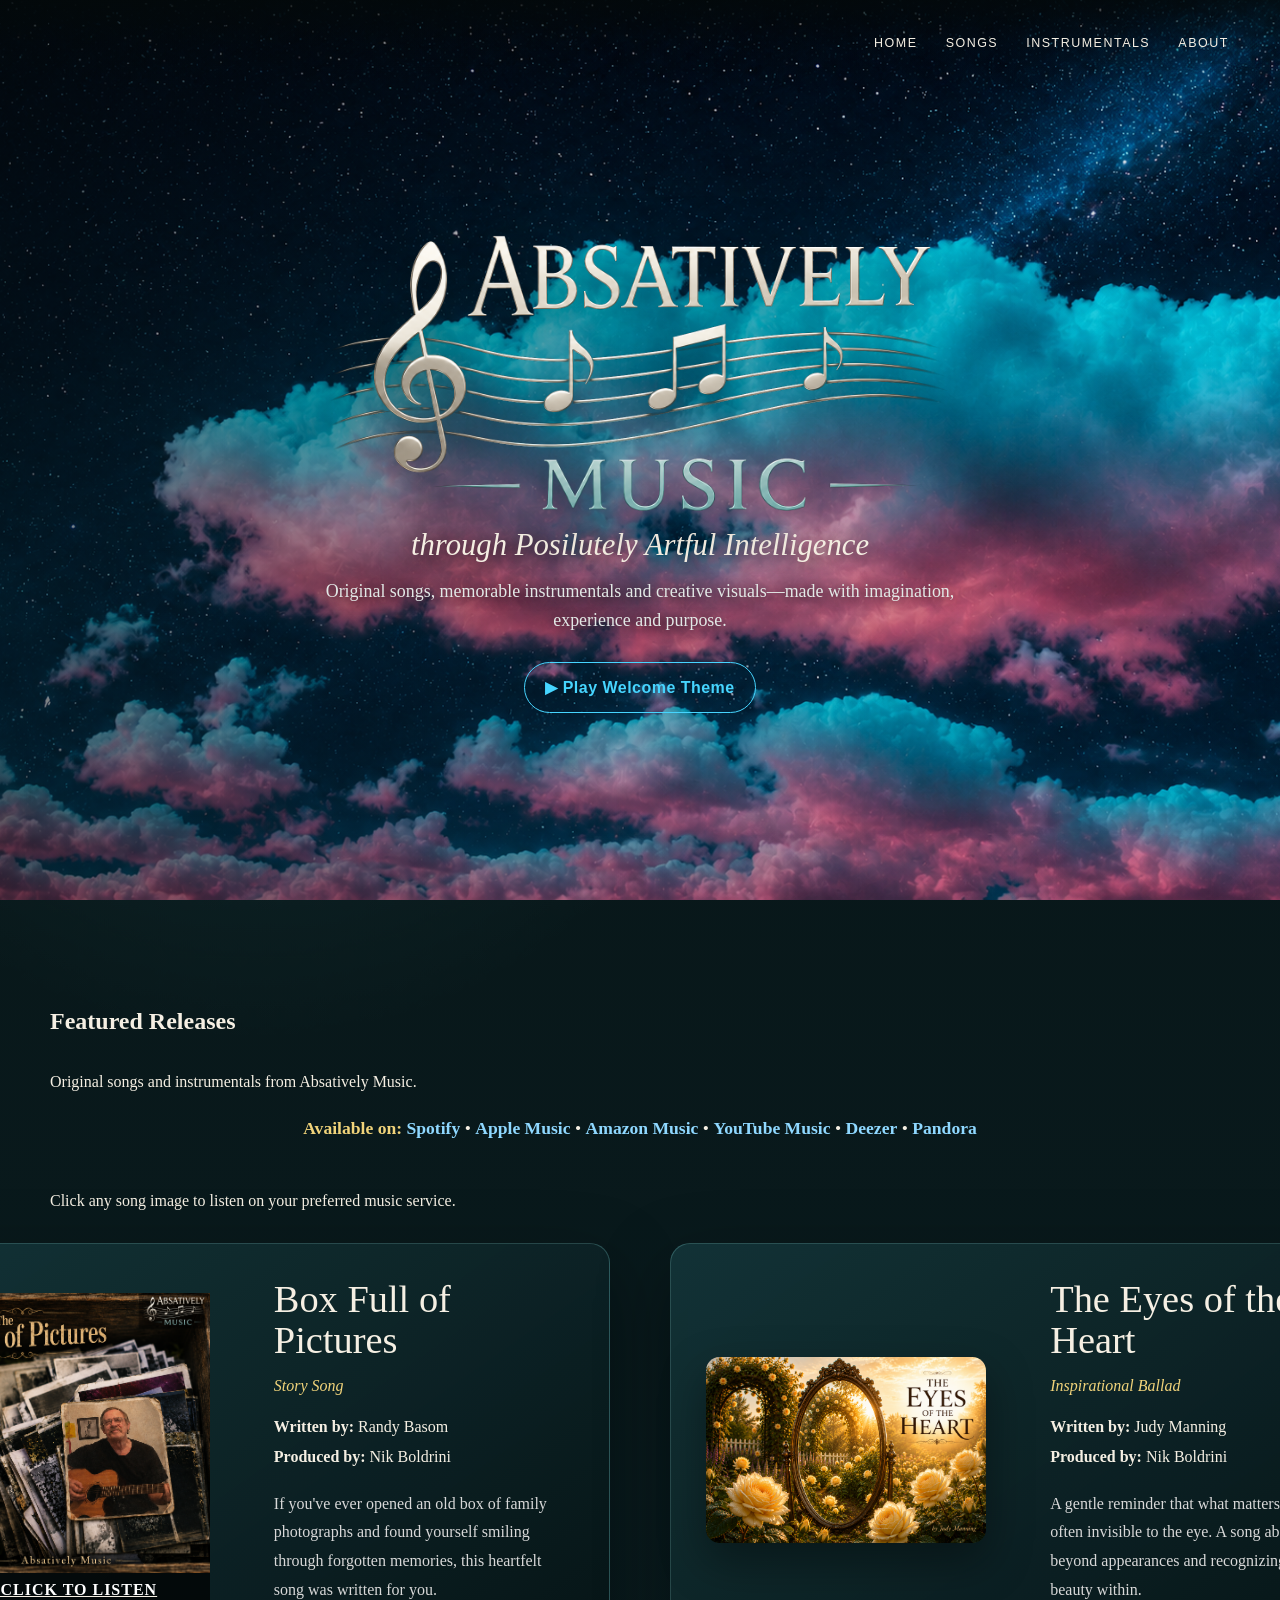
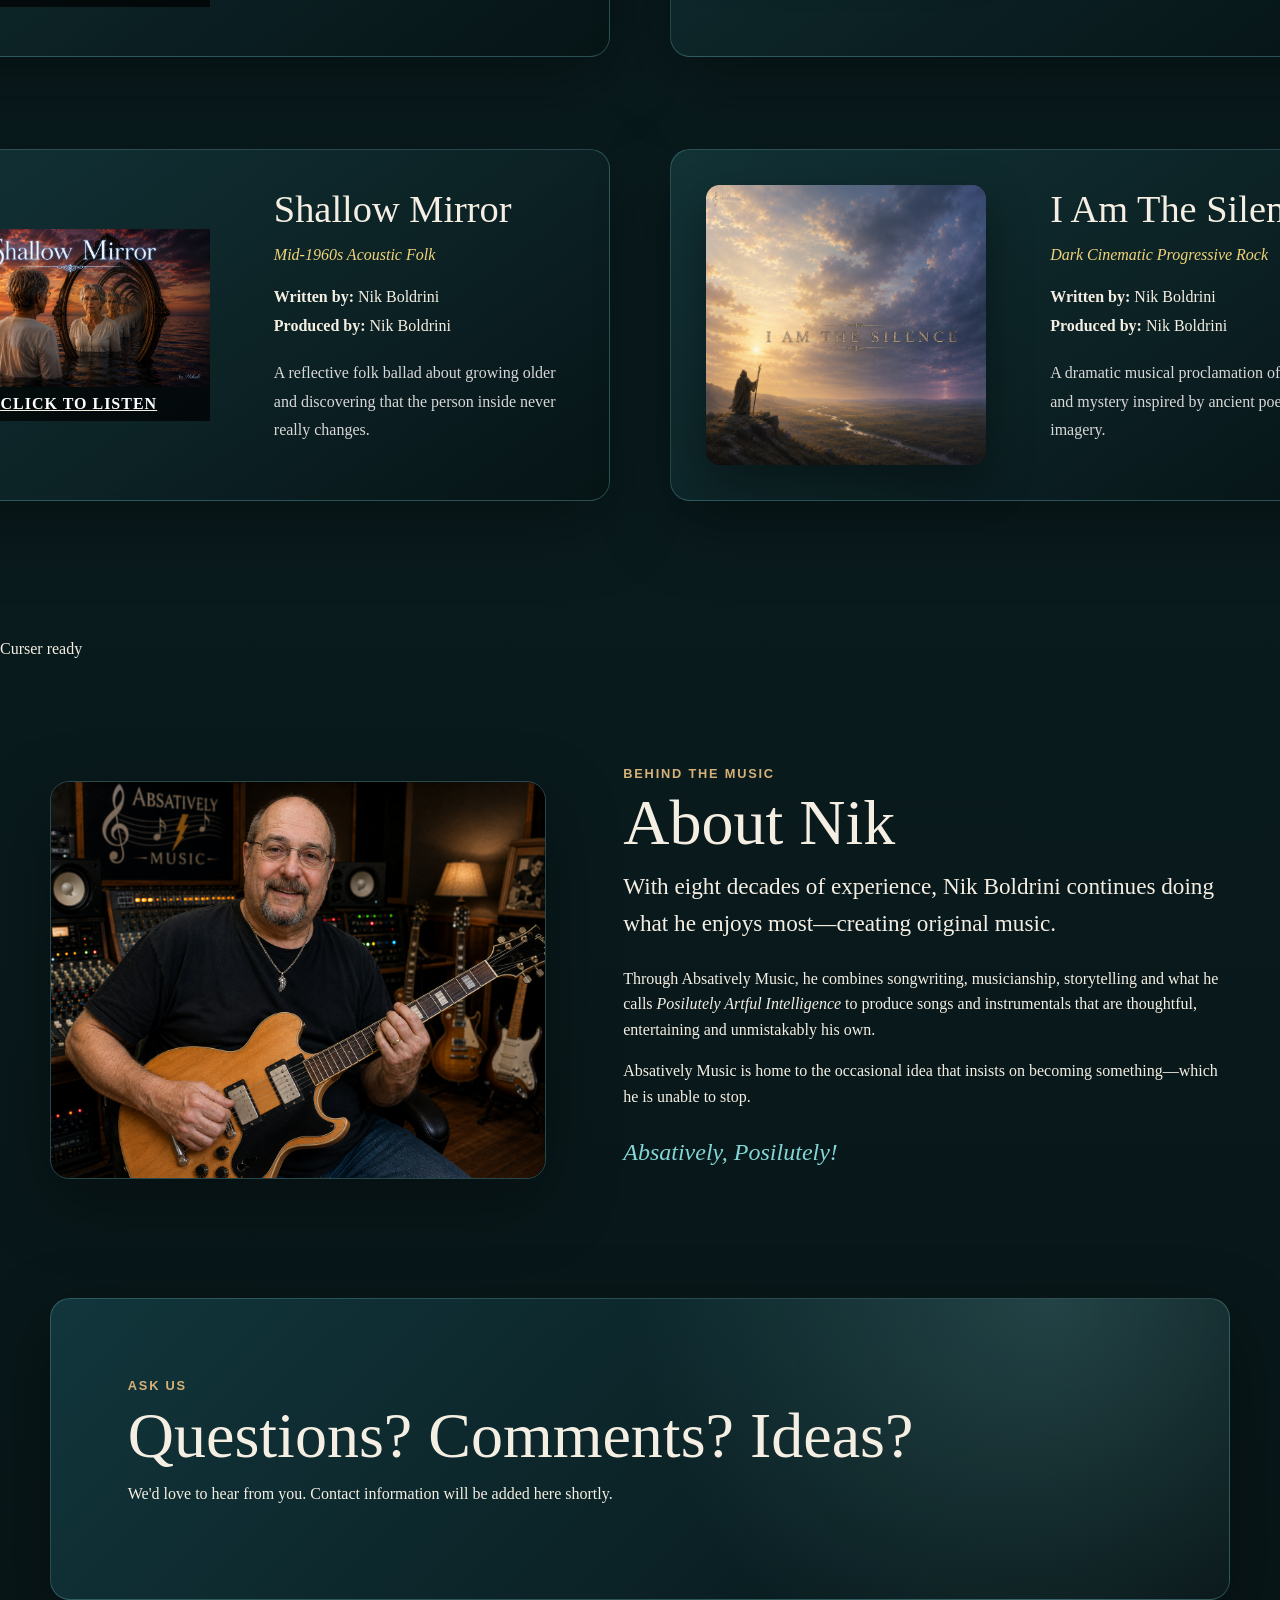
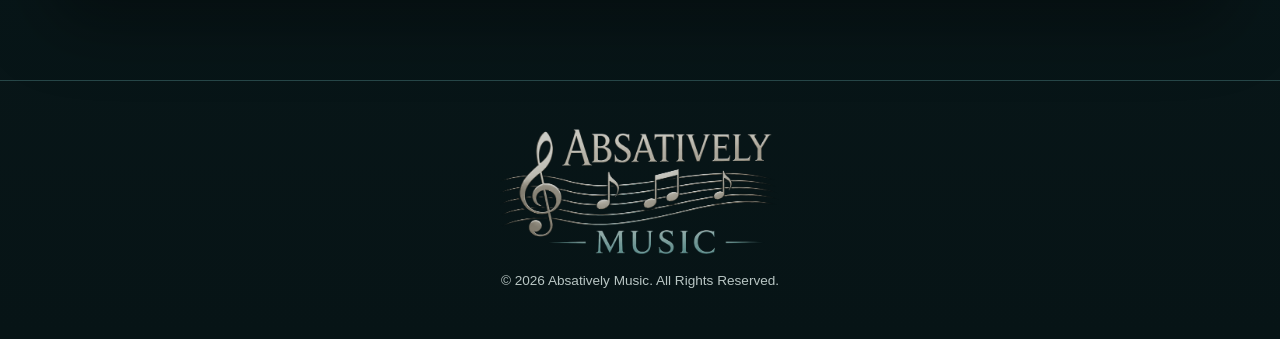
==== commit 7e247dd4: "Update featured songs and listen links" ====
--- a/index.html
+++ b/index.html
@@ -67,9 +67,8 @@
 
 <h2>Featured Releases</h2>
 <p class="catalog-intro">
-Original songs and instrumentals from Absatively Music.
-Listen to 60-second previews, then stream the complete recordings on your favorite music service.
-</p>
+<p>Original songs and instrumentals from Absatively Music.</p>
+
 
 <div class="streaming-links">
 <strong>Available on:</strong>
@@ -79,10 +78,15 @@
 <a href="#">YouTube Music</a> •
 <a href="#">Deezer</a> •
 <a href="#">Pandora</a>
-</div>   
+</div><p class="song-instruction">
+Click any song image to listen on your preferred music service.
+</p>   
 <div class="catalog-grid">
     <article class="feature-card">
-      <img src="assets/box-full-of-pictures.png" alt="Box Full of Pictures cover art">
+     <a class="cover-link" href="https://distrokid.com/hyperfollow/absativelymusic/box-full-of-pictures?ref=release" target="_blank">
+  <img src="assets/box-full-of-pictures.png" alt="Box Full of Pictures cover art">
+  <span class="cover-label">▶ CLICK TO LISTEN</span>
+</a>
       <div>
         
         <h3>Box Full of Pictures</h3>
@@ -119,7 +123,10 @@
     
 </article>
 <article class="feature-card">
-    <img src="assets/Shallow Mirror Title.png" alt="Shallow Mirror cover art">
+    <a class="cover-link" href="https://distrokid.com/hyperfollow/absativelymusic/shallow-mirror?ref=release" target="_blank">
+  <img src="assets/Shallow Mirror Title.png" alt="Shallow Mirror cover art">
+  <span class="cover-label">▶ CLICK TO LISTEN</span>
+</a>
 
     <div>
         <h3>Shallow Mirror</h3>
--- a/styles.css
+++ b/styles.css
@@ -248,10 +248,29 @@
     gap:60px;
     margin-top:30px;
 }
+.cover-link {
+  position: relative;
+  display: block;
+}
+
+.cover-link img {
+  display: block;
+  width: 100%;
+}
+
 
 @media (min-width:900px){
     .catalog-grid{
         grid-template-columns:1fr 1fr;
    justify-content: center; 
 }
+}
+.cover-label {
+  display: block;
+  padding: 4px 8px;
+  text-align: center;
+  background: rgba(0, 0, 0, 0.72);
+  color: white;
+  font-weight: bold;
+  letter-spacing: 1px;
 }
